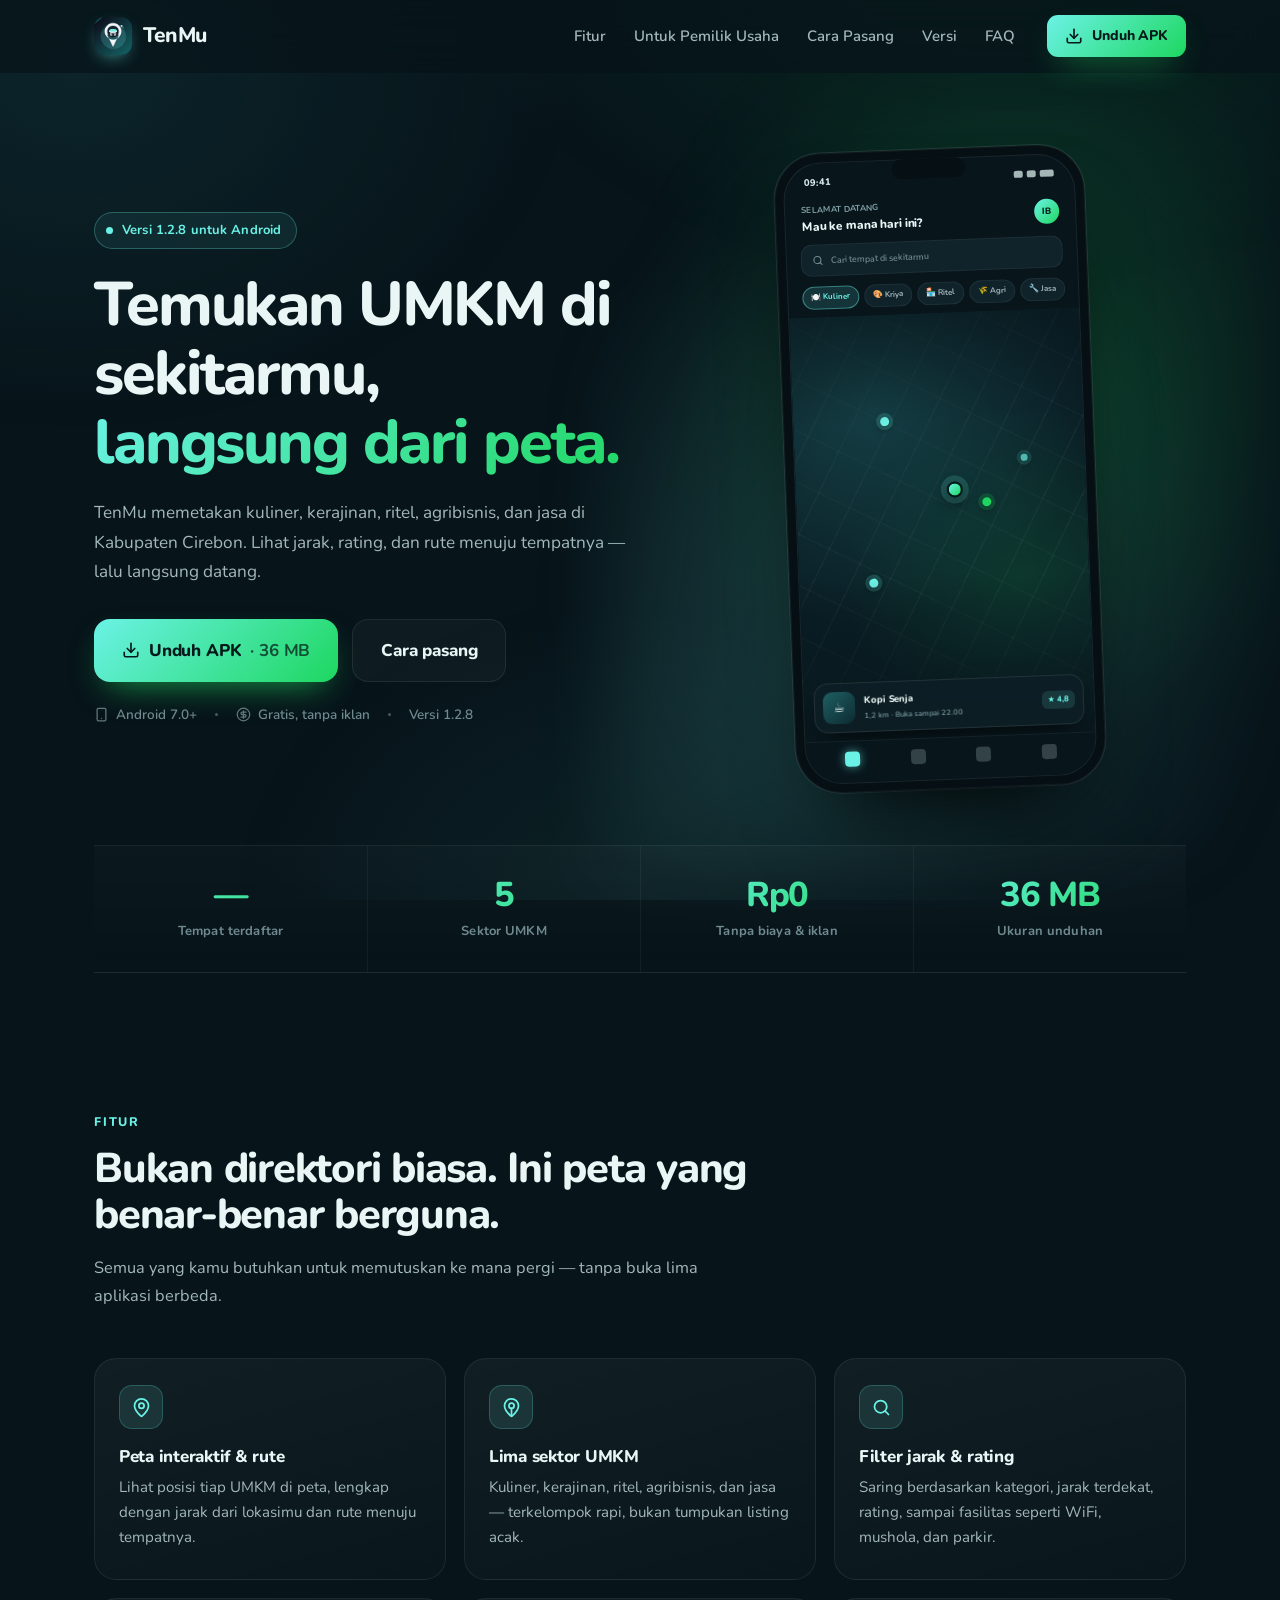
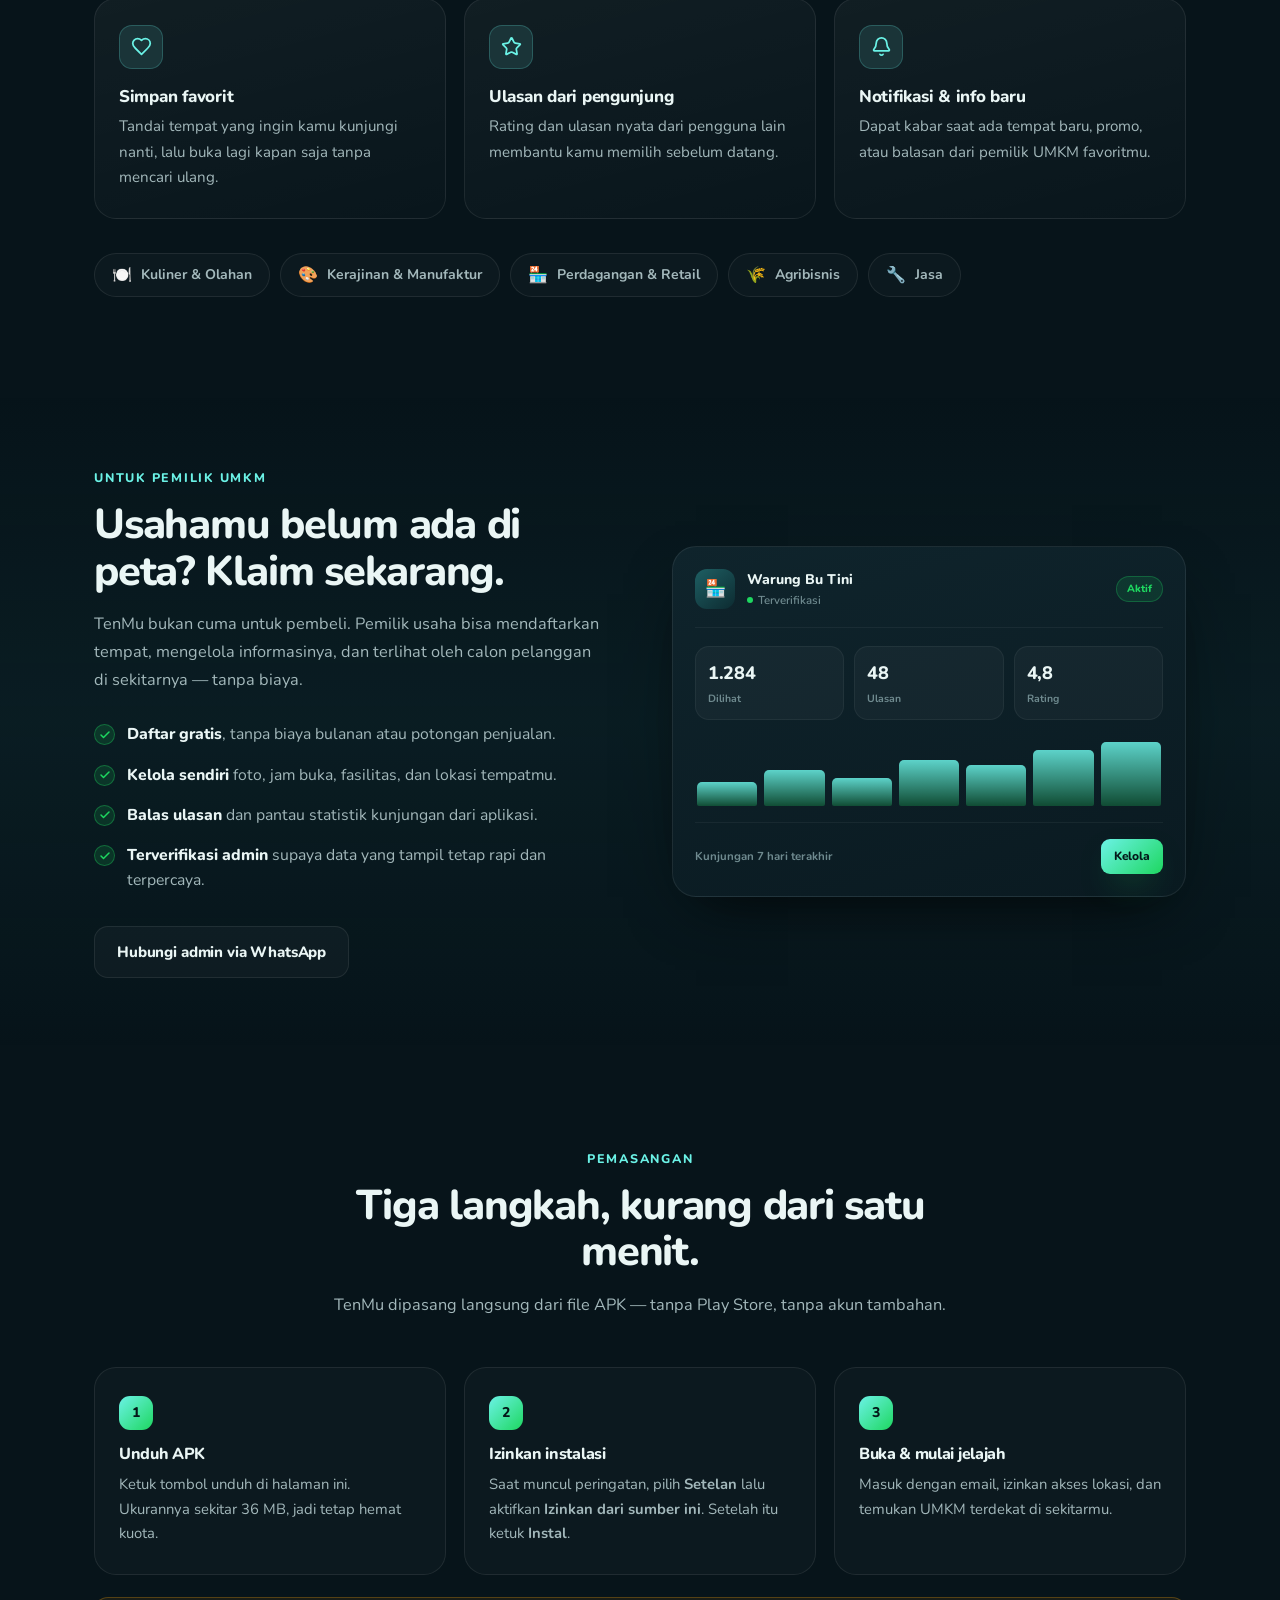
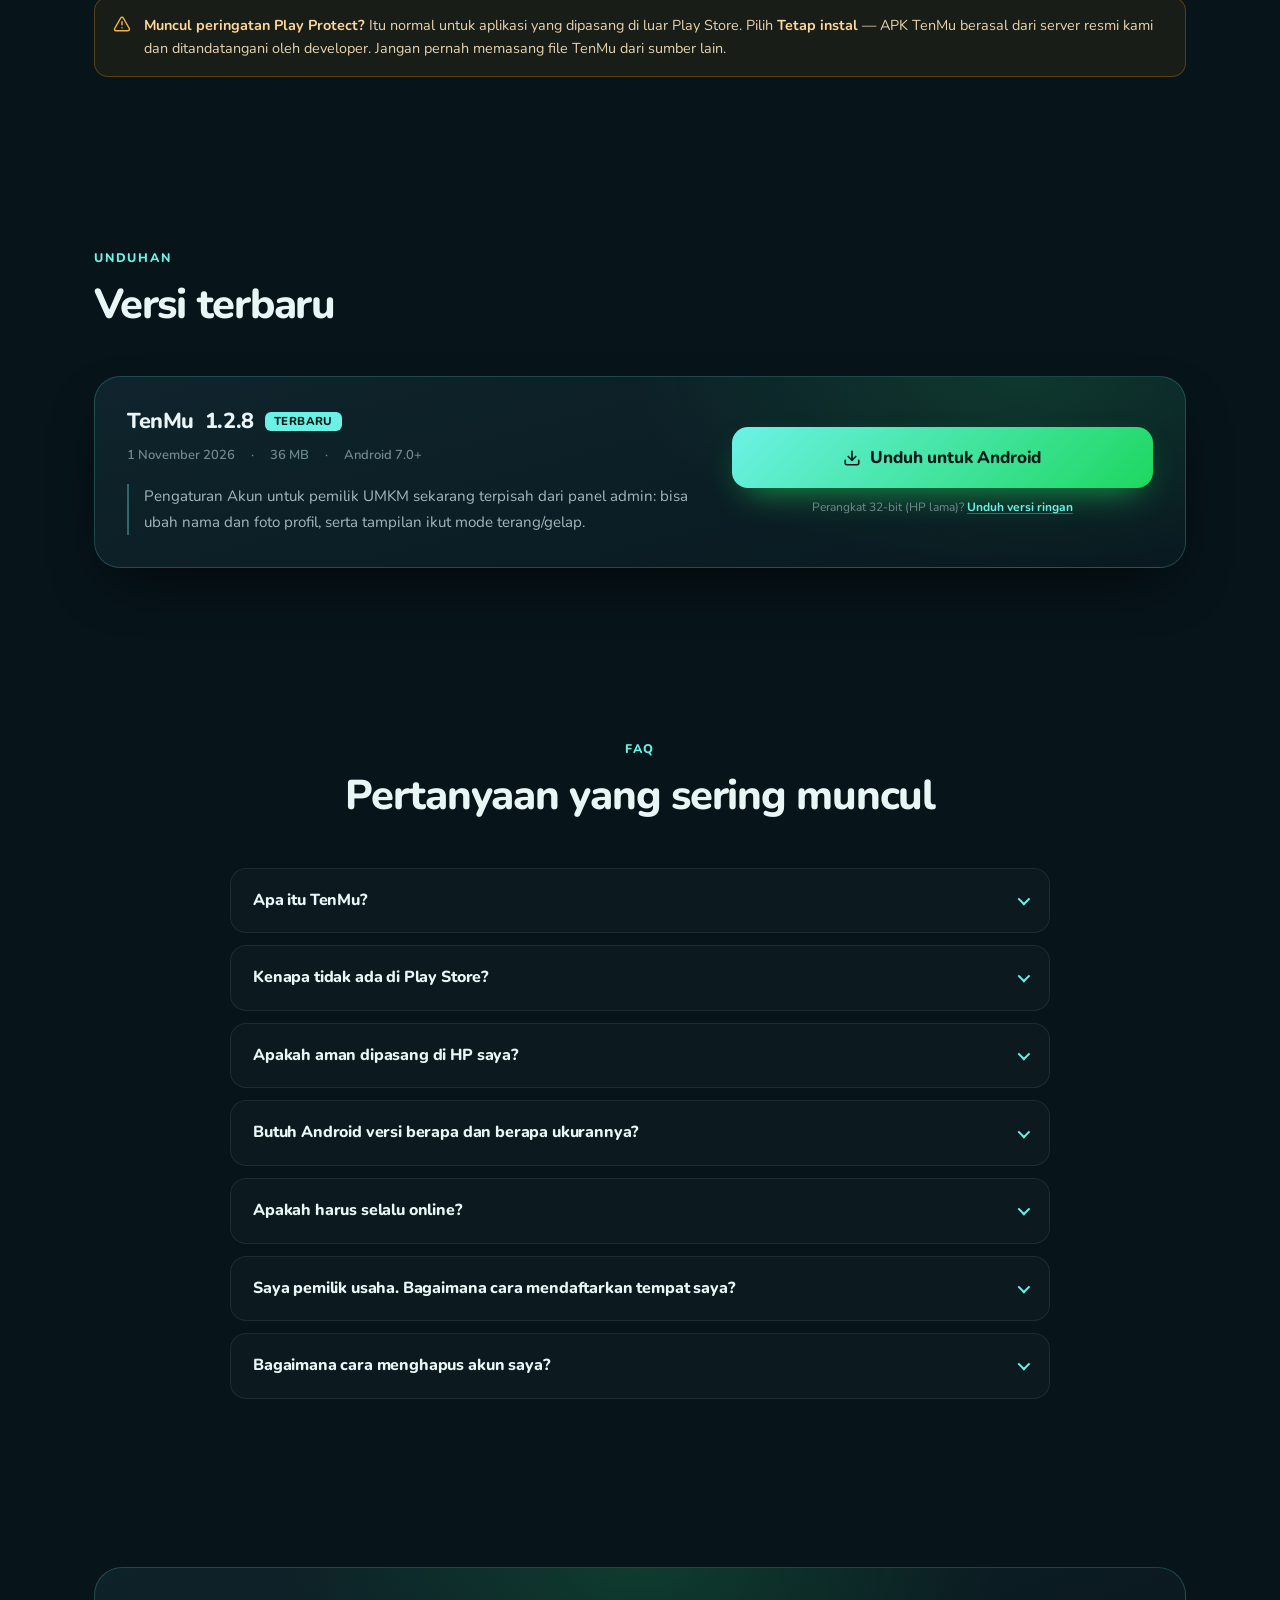
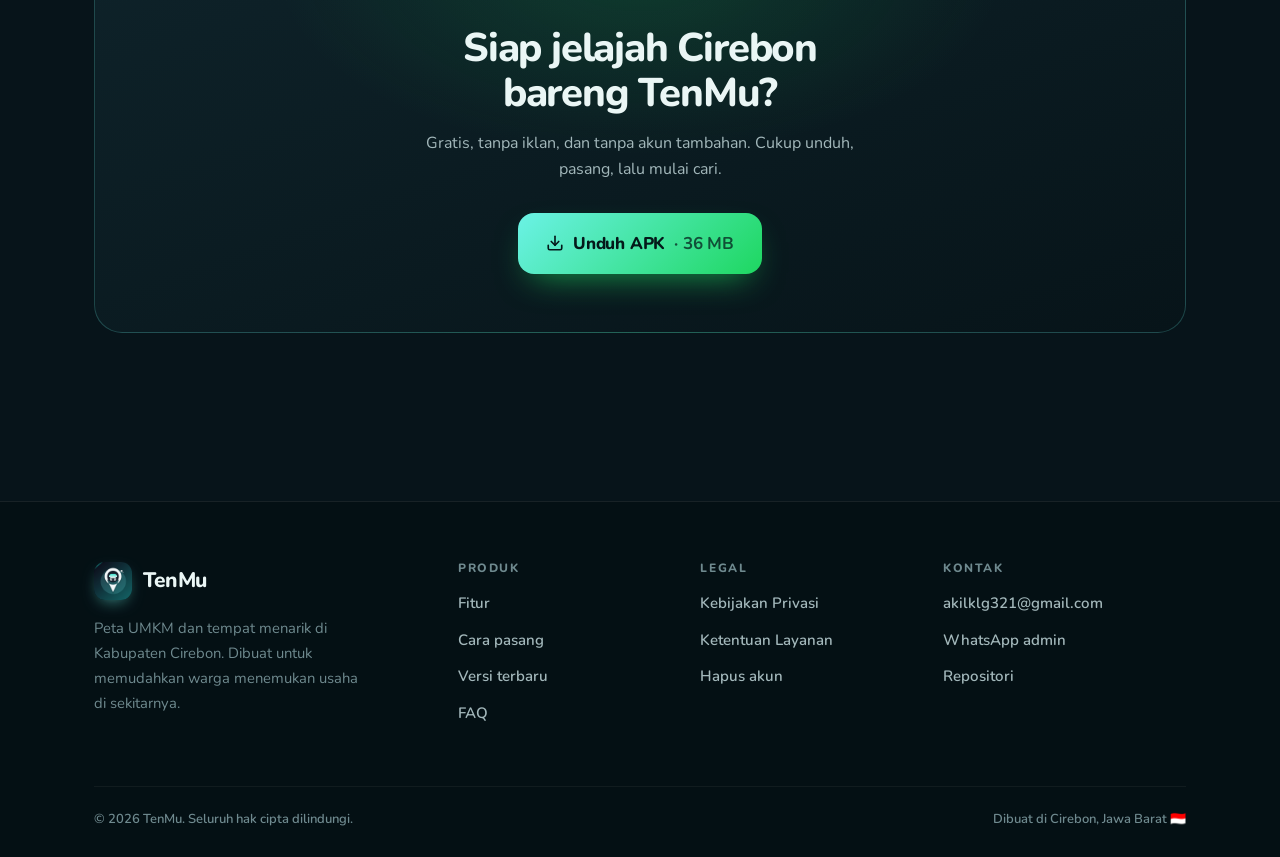
==== index.html @ eb0a59eb "Landing page TenMu: hero, fitur, pemilik usaha, cara pasang, versi, FAQ, halaman legal" ====
<!DOCTYPE html>
<html lang="id">
<head>
<meta charset="utf-8">
<meta name="viewport" content="width=device-width, initial-scale=1">
<title>TenMu — Peta UMKM &amp; Tempat Menarik di Kabupaten Cirebon</title>
<meta name="description" content="TenMu memetakan kuliner, kerajinan, ritel, agribisnis, dan jasa di Kabupaten Cirebon. Lihat jarak, rating, dan rute, lalu langsung datang. Unduh APK gratis untuk Android.">
<meta name="theme-color" content="#07141a">
<meta name="author" content="TenMu">
<link rel="canonical" href="https://ibnuakill.github.io/tenmu_lp/">

<!-- Open Graph -->
<meta property="og:type" content="website">
<meta property="og:site_name" content="TenMu">
<meta property="og:locale" content="id_ID">
<meta property="og:title" content="TenMu — Peta UMKM & Tempat Menarik di Kabupaten Cirebon">
<meta property="og:description" content="Cari kuliner, kerajinan, ritel, agribisnis, dan jasa di sekitarmu. Lihat jarak, rating, dan rute. Unduh APK gratis.">
<meta property="og:url" content="https://ibnuakill.github.io/tenmu_lp/">
<meta property="og:image" content="https://ibnuakill.github.io/tenmu_lp/assets/img/og.png">
<meta property="og:image:width" content="1200">
<meta property="og:image:height" content="630">
<meta property="og:image:alt" content="TenMu — peta UMKM Kabupaten Cirebon">
<meta name="twitter:card" content="summary_large_image">
<meta name="twitter:title" content="TenMu — Peta UMKM Kabupaten Cirebon">
<meta name="twitter:description" content="Cari UMKM di sekitarmu, lihat jarak dan rating, lalu langsung datang. Unduh APK gratis.">
<meta name="twitter:image" content="https://ibnuakill.github.io/tenmu_lp/assets/img/og.png">

<link rel="icon" href="assets/img/favicon-32.png" sizes="32x32" type="image/png">
<link rel="icon" href="assets/img/favicon-64.png" sizes="64x64" type="image/png">
<link rel="apple-touch-icon" href="assets/img/apple-touch-icon.png">
<link rel="manifest" href="manifest.webmanifest">
<link rel="preload" href="assets/fonts/nunito-regular.ttf" as="font" type="font/ttf" crossorigin>
<link rel="preload" href="assets/fonts/nunito-extrabold.ttf" as="font" type="font/ttf" crossorigin>
<link rel="stylesheet" href="assets/css/style.css">

<script type="application/ld+json">
{
  "@context": "https://schema.org",
  "@type": "SoftwareApplication",
  "name": "TenMu",
  "applicationCategory": "TravelApplication",
  "operatingSystem": "Android 7.0+",
  "description": "Aplikasi peta dan direktori UMKM di Kabupaten Cirebon: kuliner, kerajinan, ritel, agribisnis, dan jasa.",
  "url": "https://ibnuakill.github.io/tenmu_lp/",
  "downloadUrl": "https://ibnuakill.github.io/tenmu_lp/#unduh",
  "softwareVersion": "1.2.8",
  "inLanguage": "id",
  "offers": { "@type": "Offer", "price": "0", "priceCurrency": "IDR" },
  "publisher": { "@type": "Organization", "name": "TenMu", "email": "akilklg321@gmail.com" }
}
</script>
</head>
<body>
<a class="skip-link" href="#main">Lewati ke konten</a>

<header class="site-header" id="siteHeader">
  <div class="container">
    <nav class="nav" aria-label="Navigasi utama">
      <a class="brand" href="./" aria-label="TenMu, ke beranda">
        <img src="assets/img/logo-192.png" alt="" width="38" height="38">
        <span>TenMu</span>
      </a>
      <div class="nav-links" id="navLinks">
        <a href="#fitur">Fitur</a>
        <a href="#pemilik">Untuk Pemilik Usaha</a>
        <a href="#pasang">Cara Pasang</a>
        <a href="#versi">Versi</a>
        <a href="#faq">FAQ</a>
      </div>
      <div class="nav-cta">
        <a class="btn btn-primary btn-sm js-download" href="#unduh">
          <svg viewBox="0 0 24 24" fill="none" stroke="currentColor" stroke-width="2.2" stroke-linecap="round" stroke-linejoin="round" aria-hidden="true"><path d="M21 15v4a2 2 0 0 1-2 2H5a2 2 0 0 1-2-2v-4"/><polyline points="7 10 12 15 17 10"/><line x1="12" x2="12" y1="15" y2="3"/></svg>
          Unduh APK
        </a>
      </div>
      <button class="nav-toggle" id="navToggle" aria-label="Buka menu" aria-expanded="false" aria-controls="navLinks">
        <svg viewBox="0 0 24 24" fill="none" stroke="currentColor" stroke-width="2.2" stroke-linecap="round" aria-hidden="true"><line x1="3" y1="6" x2="21" y2="6"/><line x1="3" y1="12" x2="21" y2="12"/><line x1="3" y1="18" x2="21" y2="18"/></svg>
      </button>
    </nav>
  </div>
</header>

<main id="main">

  <!-- ══════════ HERO ══════════ -->
  <section class="hero">
    <div class="container">
      <div class="hero-grid">
        <div class="hero-copy">
          <span class="badge"><span class="dot"></span> <span data-badge-version>Versi terbaru untuk Android</span></span>
          <h1>Temukan UMKM di sekitarmu, <span class="grad">langsung dari peta.</span></h1>
          <p class="lede">
            TenMu memetakan kuliner, kerajinan, ritel, agribisnis, dan jasa di Kabupaten Cirebon.
            Lihat jarak, rating, dan rute menuju tempatnya — lalu langsung datang.
          </p>

          <div class="cta-row" id="unduh">
            <a class="btn btn-primary btn-lg js-download" href="#versi" data-download-primary>
              <svg viewBox="0 0 24 24" fill="none" stroke="currentColor" stroke-width="2.2" stroke-linecap="round" stroke-linejoin="round" aria-hidden="true"><path d="M21 15v4a2 2 0 0 1-2 2H5a2 2 0 0 1-2-2v-4"/><polyline points="7 10 12 15 17 10"/><line x1="12" x2="12" y1="15" y2="3"/></svg>
              Unduh APK <span data-download-size style="opacity:.72;font-weight:700">·</span>
            </a>
            <a class="btn btn-ghost btn-lg" href="#pasang">Cara pasang</a>
          </div>

          <div class="meta-row">
            <span>
              <svg viewBox="0 0 24 24" fill="none" stroke="currentColor" stroke-width="2" stroke-linecap="round" stroke-linejoin="round" aria-hidden="true"><rect width="14" height="20" x="5" y="2" rx="2"/><path d="M12 18h.01"/></svg>
              Android 7.0+
            </span>
            <span class="sep" aria-hidden="true"></span>
            <span>
              <svg viewBox="0 0 24 24" fill="none" stroke="currentColor" stroke-width="2" stroke-linecap="round" stroke-linejoin="round" aria-hidden="true"><circle cx="12" cy="12" r="10"/><path d="M16 8h-6a2 2 0 1 0 0 4h4a2 2 0 1 1 0 4H8"/><path d="M12 6v12"/></svg>
              Gratis, tanpa iklan
            </span>
            <span class="sep" aria-hidden="true"></span>
            <span data-meta-version>Versi 1.2.8</span>
          </div>
        </div>

        <div class="hero-art" aria-hidden="true">
          <div class="phone">
            <div class="notch"></div>
            <div class="phone-screen">
              <div class="statusbar">
                <span>09:41</span>
                <span class="icons"><i></i><i></i><i></i></span>
              </div>
              <div class="app-head">
                <div>
                  <div class="hi">Selamat datang</div>
                  <div class="name">Mau ke mana hari ini?</div>
                </div>
                <div class="avatar">IB</div>
              </div>
              <div class="app-search">
                <svg viewBox="0 0 24 24" fill="none" stroke="currentColor" stroke-width="2.2" stroke-linecap="round"><circle cx="11" cy="11" r="7"/><path d="m20 20-3.5-3.5"/></svg>
                Cari tempat di sekitarmu
              </div>
              <div class="chips">
                <span class="chip on">🍽️ Kuliner</span>
                <span class="chip">🎨 Kriya</span>
                <span class="chip">🏪 Ritel</span>
                <span class="chip">🌾 Agri</span>
                <span class="chip">🔧 Jasa</span>
              </div>
              <div class="app-map">
                <span class="pin a"></span>
                <span class="pin b"></span>
                <span class="pin c"></span>
                <span class="pin d"></span>
                <span class="pin-main"></span>
                <div class="app-card">
                  <div class="thumb">☕</div>
                  <div>
                    <div class="t">Kopi Senja</div>
                    <div class="s">1,2 km · Buka sampai 22.00</div>
                  </div>
                  <div class="star">★ 4,8</div>
                </div>
              </div>
              <div class="app-nav">
                <span class="on"></span>
                <span></span>
                <span></span>
                <span></span>
              </div>
            </div>
          </div>
        </div>
      </div>
    </div>

    <div class="container">
      <div class="stats reveal">
        <div class="stats-grid">
          <div class="stat">
            <div class="num" data-count-places>—</div>
            <div class="lbl">Tempat terdaftar</div>
          </div>
          <div class="stat">
            <div class="num">5</div>
            <div class="lbl">Sektor UMKM</div>
          </div>
          <div class="stat">
            <div class="num">Rp0</div>
            <div class="lbl">Tanpa biaya &amp; iklan</div>
          </div>
          <div class="stat">
            <div class="num" data-stat-size>36 MB</div>
            <div class="lbl">Ukuran unduhan</div>
          </div>
        </div>
      </div>
    </div>
  </section>

  <!-- ══════════ FITUR ══════════ -->
  <section class="section" id="fitur">
    <div class="container">
      <div class="section-head reveal">
        <span class="eyebrow">Fitur</span>
        <h2>Bukan direktori biasa. Ini peta yang benar-benar berguna.</h2>
        <p class="section-sub">
          Semua yang kamu butuhkan untuk memutuskan ke mana pergi — tanpa buka lima aplikasi berbeda.
        </p>
      </div>

      <div class="features">
        <article class="feature reveal">
          <div class="ico">
            <svg viewBox="0 0 24 24" fill="none" stroke="currentColor" stroke-width="2" stroke-linecap="round" stroke-linejoin="round" aria-hidden="true"><path d="M20 10c0 4.993-5.539 10.193-7.399 11.799a1 1 0 0 1-1.202 0C9.539 20.193 4 14.993 4 10a8 8 0 0 1 16 0"/><circle cx="12" cy="10" r="3"/></svg>
          </div>
          <h3>Peta interaktif &amp; rute</h3>
          <p>Lihat posisi tiap UMKM di peta, lengkap dengan jarak dari lokasimu dan rute menuju tempatnya.</p>
        </article>

        <article class="feature reveal">
          <div class="ico">
            <svg viewBox="0 0 24 24" fill="none" stroke="currentColor" stroke-width="2" stroke-linecap="round" stroke-linejoin="round" aria-hidden="true"><path d="M20 10c0 4.993-5.539 10.193-7.399 11.799a1 1 0 0 1-1.202 0C9.539 20.193 4 14.993 4 10a8 8 0 0 1 16 0"/><circle cx="12" cy="10" r="3"/><path d="M12 13v8"/></svg>
          </div>
          <h3>Lima sektor UMKM</h3>
          <p>Kuliner, kerajinan, ritel, agribisnis, dan jasa — terkelompok rapi, bukan tumpukan listing acak.</p>
        </article>

        <article class="feature reveal">
          <div class="ico">
            <svg viewBox="0 0 24 24" fill="none" stroke="currentColor" stroke-width="2" stroke-linecap="round" stroke-linejoin="round" aria-hidden="true"><circle cx="11" cy="11" r="7"/><path d="m20 20-3.5-3.5"/></svg>
          </div>
          <h3>Filter jarak &amp; rating</h3>
          <p>Saring berdasarkan kategori, jarak terdekat, rating, sampai fasilitas seperti WiFi, mushola, dan parkir.</p>
        </article>

        <article class="feature reveal">
          <div class="ico">
            <svg viewBox="0 0 24 24" fill="none" stroke="currentColor" stroke-width="2" stroke-linecap="round" stroke-linejoin="round" aria-hidden="true"><path d="M19 14c1.49-1.46 3-3.21 3-5.5A5.5 5.5 0 0 0 16.5 3c-1.76 0-3 .5-4.5 2-1.5-1.5-2.74-2-4.5-2A5.5 5.5 0 0 0 2 8.5c0 2.3 1.5 4.05 3 5.5l7 7Z"/></svg>
          </div>
          <h3>Simpan favorit</h3>
          <p>Tandai tempat yang ingin kamu kunjungi nanti, lalu buka lagi kapan saja tanpa mencari ulang.</p>
        </article>

        <article class="feature reveal">
          <div class="ico">
            <svg viewBox="0 0 24 24" fill="none" stroke="currentColor" stroke-width="2" stroke-linecap="round" stroke-linejoin="round" aria-hidden="true"><path d="M11.525 2.295a.53.53 0 0 1 .95 0l2.31 4.679a2.123 2.123 0 0 0 1.595 1.16l5.166.756a.53.53 0 0 1 .294.904l-3.736 3.638a2.123 2.123 0 0 0-.611 1.878l.882 5.14a.53.53 0 0 1-.771.56l-4.618-2.428a2.122 2.122 0 0 0-1.973 0L6.396 21.01a.53.53 0 0 1-.77-.56l.881-5.139a2.122 2.122 0 0 0-.611-1.879L2.16 9.795a.53.53 0 0 1 .294-.906l5.165-.755a2.122 2.122 0 0 0 1.597-1.16z"/></svg>
          </div>
          <h3>Ulasan dari pengunjung</h3>
          <p>Rating dan ulasan nyata dari pengguna lain membantu kamu memilih sebelum datang.</p>
        </article>

        <article class="feature reveal">
          <div class="ico">
            <svg viewBox="0 0 24 24" fill="none" stroke="currentColor" stroke-width="2" stroke-linecap="round" stroke-linejoin="round" aria-hidden="true"><path d="M10.268 21a2 2 0 0 0 3.464 0"/><path d="M3.262 15.326A1 1 0 0 0 4 17h16a1 1 0 0 0 .74-1.673C19.41 13.956 18 12.499 18 8A6 6 0 0 0 6 8c0 4.499-1.411 5.956-2.738 7.326"/></svg>
          </div>
          <h3>Notifikasi &amp; info baru</h3>
          <p>Dapat kabar saat ada tempat baru, promo, atau balasan dari pemilik UMKM favoritmu.</p>
        </article>
      </div>

      <div class="sectors reveal" aria-label="Kategori UMKM di TenMu">
        <span class="sector"><b>🍽️</b> Kuliner &amp; Olahan</span>
        <span class="sector"><b>🎨</b> Kerajinan &amp; Manufaktur</span>
        <span class="sector"><b>🏪</b> Perdagangan &amp; Retail</span>
        <span class="sector"><b>🌾</b> Agribisnis</span>
        <span class="sector"><b>🔧</b> Jasa</span>
      </div>
    </div>
  </section>

  <!-- ══════════ PEMILIK ══════════ -->
  <section class="section tight" id="pemilik" style="background:linear-gradient(180deg,transparent,rgba(30,95,99,.12),transparent)">
    <div class="container">
      <div class="split">
        <div class="reveal">
          <span class="eyebrow">Untuk pemilik UMKM</span>
          <h2>Usahamu belum ada di peta? Klaim sekarang.</h2>
          <p class="section-sub">
            TenMu bukan cuma untuk pembeli. Pemilik usaha bisa mendaftarkan tempat, mengelola informasinya,
            dan terlihat oleh calon pelanggan di sekitarnya — tanpa biaya.
          </p>
          <ul class="checklist">
            <li>
              <span class="tick"><svg viewBox="0 0 24 24" fill="none" stroke="currentColor" stroke-width="3" stroke-linecap="round" stroke-linejoin="round" aria-hidden="true"><path d="M20 6 9 17l-5-5"/></svg></span>
              <span><b>Daftar gratis</b>, tanpa biaya bulanan atau potongan penjualan.</span>
            </li>
            <li>
              <span class="tick"><svg viewBox="0 0 24 24" fill="none" stroke="currentColor" stroke-width="3" stroke-linecap="round" stroke-linejoin="round" aria-hidden="true"><path d="M20 6 9 17l-5-5"/></svg></span>
              <span><b>Kelola sendiri</b> foto, jam buka, fasilitas, dan lokasi tempatmu.</span>
            </li>
            <li>
              <span class="tick"><svg viewBox="0 0 24 24" fill="none" stroke="currentColor" stroke-width="3" stroke-linecap="round" stroke-linejoin="round" aria-hidden="true"><path d="M20 6 9 17l-5-5"/></svg></span>
              <span><b>Balas ulasan</b> dan pantau statistik kunjungan dari aplikasi.</span>
            </li>
            <li>
              <span class="tick"><svg viewBox="0 0 24 24" fill="none" stroke="currentColor" stroke-width="3" stroke-linecap="round" stroke-linejoin="round" aria-hidden="true"><path d="M20 6 9 17l-5-5"/></svg></span>
              <span><b>Terverifikasi admin</b> supaya data yang tampil tetap rapi dan terpercaya.</span>
            </li>
          </ul>
          <div class="cta-row">
            <a class="btn btn-ghost" href="https://wa.me/6285173194586?text=Halo%20TenMu%2C%20saya%20pemilik%20usaha%20dan%20ingin%20mendaftarkan%20tempat%20saya." target="_blank" rel="noopener">
              Hubungi admin via WhatsApp
            </a>
          </div>
        </div>

        <div class="reveal">
          <div class="dash" aria-hidden="true">
            <div class="dash-top">
              <div class="av">🏪</div>
              <div>
                <div class="nm">Warung Bu Tini</div>
                <div class="st"><i></i> Terverifikasi</div>
              </div>
              <span class="pill">Aktif</span>
            </div>
            <div class="dash-metrics">
              <div class="metric"><div class="v">1.284</div><div class="k">Dilihat</div></div>
              <div class="metric"><div class="v">48</div><div class="k">Ulasan</div></div>
              <div class="metric"><div class="v">4,8</div><div class="k">Rating</div></div>
            </div>
            <div class="dash-bars">
              <i style="height:38%"></i><i style="height:56%"></i><i style="height:44%"></i>
              <i style="height:72%"></i><i style="height:64%"></i><i style="height:88%"></i><i style="height:100%"></i>
            </div>
            <div class="dash-foot">
              <span>Kunjungan 7 hari terakhir</span>
              <span class="btn btn-primary">Kelola</span>
            </div>
          </div>
        </div>
      </div>
    </div>
  </section>

  <!-- ══════════ CARA PASANG ══════════ -->
  <section class="section" id="pasang">
    <div class="container">
      <div class="section-head center reveal">
        <span class="eyebrow">Pemasangan</span>
        <h2>Tiga langkah, kurang dari satu menit.</h2>
        <p class="section-sub">TenMu dipasang langsung dari file APK — tanpa Play Store, tanpa akun tambahan.</p>
      </div>

      <div class="steps">
        <div class="step reveal">
          <div class="n">1</div>
          <h3>Unduh APK</h3>
          <p>Ketuk tombol unduh di halaman ini. Ukurannya sekitar <span data-inline-size>36 MB</span>, jadi tetap hemat kuota.</p>
        </div>
        <div class="step reveal">
          <div class="n">2</div>
          <h3>Izinkan instalasi</h3>
          <p>Saat muncul peringatan, pilih <b>Setelan</b> lalu aktifkan <b>Izinkan dari sumber ini</b>. Setelah itu ketuk <b>Instal</b>.</p>
        </div>
        <div class="step reveal">
          <div class="n">3</div>
          <h3>Buka &amp; mulai jelajah</h3>
          <p>Masuk dengan email, izinkan akses lokasi, dan temukan UMKM terdekat di sekitarmu.</p>
        </div>
      </div>

      <div class="note reveal">
        <svg viewBox="0 0 24 24" fill="none" stroke="currentColor" stroke-width="2" stroke-linecap="round" stroke-linejoin="round" aria-hidden="true"><path d="m21.73 18-8-14a2 2 0 0 0-3.48 0l-8 14A2 2 0 0 0 4 21h16a2 2 0 0 0 1.73-3"/><path d="M12 9v4"/><path d="M12 17h.01"/></svg>
        <div>
          <b>Muncul peringatan Play Protect?</b> Itu normal untuk aplikasi yang dipasang di luar Play Store.
          Pilih <b>Tetap instal</b> — APK TenMu berasal dari server resmi kami dan ditandatangani oleh developer.
          Jangan pernah memasang file TenMu dari sumber lain.
        </div>
      </div>
    </div>
  </section>

  <!-- ══════════ VERSI / UNDUH ══════════ -->
  <section class="section tight" id="versi">
    <div class="container">
      <div class="section-head reveal">
        <span class="eyebrow">Unduhan</span>
        <h2>Versi terbaru</h2>
      </div>

      <div class="release-card reveal">
        <div>
          <h3>
            TenMu <span data-version>1.2.8</span>
            <span class="tag">Terbaru</span>
          </h3>
          <div class="release-meta">
            <span data-release-date>—</span>
            <span aria-hidden="true">·</span>
            <span data-size>36 MB</span>
            <span aria-hidden="true">·</span>
            <span>Android 7.0+</span>
          </div>
          <p class="release-notes" data-changelog>
            Memuat catatan rilis…
          </p>
        </div>

        <div class="release-actions">
          <a class="btn btn-primary btn-lg js-download" data-download-primary href="#" rel="noopener">
            <svg viewBox="0 0 24 24" fill="none" stroke="currentColor" stroke-width="2.2" stroke-linecap="round" stroke-linejoin="round" aria-hidden="true"><path d="M21 15v4a2 2 0 0 1-2 2H5a2 2 0 0 1-2-2v-4"/><polyline points="7 10 12 15 17 10"/><line x1="12" x2="12" y1="15" y2="3"/></svg>
            Unduh untuk Android
          </a>
          <div class="release-alt">
            Perangkat 32-bit (HP lama)? <a data-download-alt href="#">Unduh versi ringan</a>
          </div>
          <div class="checksum" data-checksum hidden></div>
        </div>
      </div>
    </div>
  </section>

  <!-- ══════════ FAQ ══════════ -->
  <section class="section" id="faq">
    <div class="container">
      <div class="section-head center reveal">
        <span class="eyebrow">FAQ</span>
        <h2>Pertanyaan yang sering muncul</h2>
      </div>

      <div class="faq-list">
        <details class="q reveal">
          <summary>Apa itu TenMu?</summary>
          <div class="a">TenMu adalah aplikasi peta dan direktori UMKM untuk Kabupaten Cirebon. Kamu bisa mencari tempat makan, toko, pengrajin, hasil tani, sampai jasa di sekitarmu, lengkap dengan jarak, rating, dan rute.</div>
        </details>

        <details class="q reveal">
          <summary>Kenapa tidak ada di Play Store?</summary>
          <div class="a">TenMu masih dalam tahap pengembangan aktif dan untuk sementara didistribusikan langsung sebagai APK. Cara ini membuat pembaruan bisa sampai lebih cepat ke pengguna. APK yang kamu unduh di sini adalah file yang sama dengan yang dipakai tim kami sehari-hari.</div>
        </details>

        <details class="q reveal">
          <summary>Apakah aman dipasang di HP saya?</summary>
          <div class="a">Aman, selama kamu mengunduhnya dari halaman ini. APK ditandatangani oleh developer TenMu dan diunduh langsung dari server resmi. Android akan menampilkan peringatan karena aplikasi tidak berasal dari Play Store — itu wajar. Pastikan ukuran file sesuai dengan yang tertulis di halaman ini, dan jangan memasang file TenMu dari sumber lain.</div>
        </details>

        <details class="q reveal">
          <summary>Butuh Android versi berapa dan berapa ukurannya?</summary>
          <div class="a">TenMu berjalan di Android 7.0 ke atas. Unduhan utama sekitar <span data-inline-size>36 MB</span> untuk perangkat 64-bit (hampir semua HP keluaran 2016 ke atas). Kalau perangkatmu 32-bit, tersedia versi khusus yang lebih ringan.</div>
        </details>

        <details class="q reveal">
          <summary>Apakah harus selalu online?</summary>
          <div class="a">Peta, pencarian, dan ulasan membutuhkan koneksi internet. Data yang sudah pernah dimuat bisa dibuka kembali tanpa memuat ulang penuh, jadi penggunaan kuota tetap ringan.</div>
        </details>

        <details class="q reveal">
          <summary>Saya pemilik usaha. Bagaimana cara mendaftarkan tempat saya?</summary>
          <div class="a">Pasang aplikasi, buat akun, lalu pilih peran sebagai pemilik usaha. Dari sana kamu bisa menambahkan tempat, foto, dan jam buka. Setelah diperiksa admin, tempatmu akan muncul di peta. Butuh bantuan? <a href="https://wa.me/6285173194586" target="_blank" rel="noopener">Hubungi admin via WhatsApp</a>.</div>
        </details>

        <details class="q reveal">
          <summary>Bagaimana cara menghapus akun saya?</summary>
          <div class="a">Buka aplikasi → <b>Profil</b> → <b>Pengaturan</b> → <b>Hapus Akun</b>. Atau ikuti langkah di halaman <a href="delete-account.html">hapus akun</a> untuk mengajukan lewat email.</div>
        </details>
      </div>
    </div>
  </section>

  <!-- ══════════ CTA ══════════ -->
  <section class="section tight">
    <div class="container">
      <div class="cta-band reveal">
        <h2>Siap jelajah Cirebon bareng TenMu?</h2>
        <p>Gratis, tanpa iklan, dan tanpa akun tambahan. Cukup unduh, pasang, lalu mulai cari.</p>
        <div class="cta-row">
          <a class="btn btn-primary btn-lg js-download" data-download-primary href="#versi">
            <svg viewBox="0 0 24 24" fill="none" stroke="currentColor" stroke-width="2.2" stroke-linecap="round" stroke-linejoin="round" aria-hidden="true"><path d="M21 15v4a2 2 0 0 1-2 2H5a2 2 0 0 1-2-2v-4"/><polyline points="7 10 12 15 17 10"/><line x1="12" x2="12" y1="15" y2="3"/></svg>
            Unduh APK <span data-download-size style="opacity:.72;font-weight:700">·</span>
          </a>
        </div>
      </div>
    </div>
  </section>

</main>

<footer class="site-footer">
  <div class="container">
    <div class="foot-grid">
      <div class="foot-brand">
        <a class="brand" href="./">
          <img src="assets/img/logo-192.png" alt="" width="38" height="38">
          <span>TenMu</span>
        </a>
        <p>Peta UMKM dan tempat menarik di Kabupaten Cirebon. Dibuat untuk memudahkan warga menemukan usaha di sekitarnya.</p>
      </div>

      <div class="foot-col">
        <h4>Produk</h4>
        <ul>
          <li><a href="#fitur">Fitur</a></li>
          <li><a href="#pasang">Cara pasang</a></li>
          <li><a href="#versi">Versi terbaru</a></li>
          <li><a href="#faq">FAQ</a></li>
        </ul>
      </div>

      <div class="foot-col">
        <h4>Legal</h4>
        <ul>
          <li><a href="privacy.html">Kebijakan Privasi</a></li>
          <li><a href="terms.html">Ketentuan Layanan</a></li>
          <li><a href="delete-account.html">Hapus akun</a></li>
        </ul>
      </div>

      <div class="foot-col">
        <h4>Kontak</h4>
        <ul>
          <li><a href="mailto:akilklg321@gmail.com">akilklg321@gmail.com</a></li>
          <li><a href="https://wa.me/6285173194586" target="_blank" rel="noopener">WhatsApp admin</a></li>
          <li><a href="https://github.com/ibnuakill/tenmu_mobile" target="_blank" rel="noopener">Repositori</a></li>
        </ul>
      </div>
    </div>

    <div class="foot-bottom">
      <span>&copy; <span id="year">2026</span> TenMu. Seluruh hak cipta dilindungi.</span>
      <span>Dibuat di Cirebon, Jawa Barat 🇮🇩</span>
    </div>
  </div>
</footer>

<script src="assets/js/app.js" defer></script>
</body>
</html>
---- assets/css/style.css ----
/* ==========================================================================
   TenMu — Landing Page
   Palet diturunkan dari ikon aplikasi (teal/navy + mint) dan AppColors (dark).
   ========================================================================== */

@font-face {
  font-family: "Nunito";
  src: url("../fonts/nunito-regular.ttf") format("truetype");
  font-weight: 400;
  font-style: normal;
  font-display: swap;
}
@font-face {
  font-family: "Nunito";
  src: url("../fonts/nunito-semibold.ttf") format("truetype");
  font-weight: 600;
  font-style: normal;
  font-display: swap;
}
@font-face {
  font-family: "Nunito";
  src: url("../fonts/nunito-bold.ttf") format("truetype");
  font-weight: 700;
  font-style: normal;
  font-display: swap;
}
@font-face {
  font-family: "Nunito";
  src: url("../fonts/nunito-extrabold.ttf") format("truetype");
  font-weight: 800;
  font-style: normal;
  font-display: swap;
}

:root {
  --bg: #07141a;
  --bg-soft: #0a1b22;
  --surface: #0e2028;
  --surface-2: #12282f;
  --border: rgba(255, 255, 255, 0.08);
  --border-soft: rgba(255, 255, 255, 0.05);
  --text: #eaf6f5;
  --text-2: #a3b8bb;
  --text-3: #6f8a8f;
  --mint: #6bf2e6;
  --green: #1ed760;
  --teal: #1e5f63;
  --grad: linear-gradient(135deg, #6bf2e6 0%, #1ed760 100%);
  --radius: 22px;
  --max: 1140px;
  --shadow: 0 24px 60px -24px rgba(0, 0, 0, 0.85);
}

*,
*::before,
*::after {
  box-sizing: border-box;
}

html {
  scroll-behavior: smooth;
  -webkit-text-size-adjust: 100%;
}

body {
  margin: 0;
  background: var(--bg);
  color: var(--text);
  font-family: "Nunito", ui-sans-serif, system-ui, -apple-system, "Segoe UI", Roboto, sans-serif;
  font-size: 16px;
  line-height: 1.6;
  -webkit-font-smoothing: antialiased;
  overflow-x: hidden;
}

body::before {
  content: "";
  position: fixed;
  inset: 0;
  pointer-events: none;
  z-index: 0;
  background:
    radial-gradient(60rem 40rem at 78% -10%, rgba(30, 215, 96, 0.1), transparent 60%),
    radial-gradient(50rem 36rem at 6% 8%, rgba(30, 95, 99, 0.22), transparent 62%),
    radial-gradient(40rem 30rem at 50% 100%, rgba(107, 242, 230, 0.06), transparent 65%);
}

img,
svg {
  display: block;
  max-width: 100%;
}

a {
  color: inherit;
  text-decoration: none;
}

h1,
h2,
h3,
h4 {
  margin: 0;
  font-weight: 800;
  letter-spacing: -0.02em;
  line-height: 1.12;
}

p {
  margin: 0;
}

ul {
  margin: 0;
  padding: 0;
  list-style: none;
}

.container {
  width: 100%;
  max-width: var(--max);
  margin: 0 auto;
  padding: 0 24px;
  position: relative;
  z-index: 1;
}

.skip-link {
  position: absolute;
  left: -9999px;
  top: 0;
  z-index: 100;
  background: var(--mint);
  color: #04191a;
  padding: 12px 20px;
  border-radius: 0 0 12px 0;
  font-weight: 800;
}
.skip-link:focus {
  left: 0;
}

/* ---------- Buttons ---------- */
.btn {
  display: inline-flex;
  align-items: center;
  justify-content: center;
  gap: 9px;
  border: 0;
  cursor: pointer;
  font-family: inherit;
  font-weight: 800;
  font-size: 15px;
  letter-spacing: -0.01em;
  padding: 13px 22px;
  border-radius: 14px;
  transition: transform 0.18s ease, box-shadow 0.24s ease, background 0.2s ease, border-color 0.2s ease;
  white-space: nowrap;
}

.btn-primary {
  background: var(--grad);
  color: #04191a;
  box-shadow: 0 14px 34px -14px rgba(30, 215, 96, 0.75);
}
.btn-primary:hover {
  transform: translateY(-2px);
  box-shadow: 0 20px 44px -14px rgba(30, 215, 96, 0.9);
}

.btn-ghost {
  background: rgba(255, 255, 255, 0.03);
  color: var(--text);
  border: 1px solid var(--border);
}
.btn-ghost:hover {
  border-color: rgba(107, 242, 230, 0.45);
  background: rgba(107, 242, 230, 0.07);
  transform: translateY(-2px);
}

.btn-lg {
  font-size: 17px;
  padding: 17px 28px;
  border-radius: 16px;
}

.btn-sm {
  font-size: 14px;
  padding: 10px 18px;
  border-radius: 11px;
}

.btn svg {
  width: 18px;
  height: 18px;
  flex: none;
}

/* ---------- Header ---------- */
.site-header {
  position: sticky;
  top: 0;
  z-index: 50;
  backdrop-filter: blur(18px);
  -webkit-backdrop-filter: blur(18px);
  background: rgba(7, 20, 26, 0.72);
  border-bottom: 1px solid transparent;
  transition: border-color 0.3s ease, background 0.3s ease;
}
.site-header.scrolled {
  border-bottom-color: var(--border);
  background: rgba(7, 20, 26, 0.92);
}

.nav {
  display: flex;
  align-items: center;
  gap: 32px;
  height: 72px;
}

.brand {
  display: flex;
  align-items: center;
  gap: 11px;
  font-weight: 800;
  font-size: 21px;
  letter-spacing: -0.02em;
  flex: none;
}
.brand img {
  width: 38px;
  height: 38px;
  border-radius: 11px;
  box-shadow: 0 6px 18px -8px rgba(107, 242, 230, 0.8);
}

.nav-links {
  display: flex;
  align-items: center;
  gap: 28px;
  margin-left: auto;
}
.nav-links a {
  font-size: 15px;
  font-weight: 600;
  color: var(--text-2);
  transition: color 0.18s ease;
  position: relative;
}
.nav-links a:hover {
  color: var(--text);
}

.nav-cta {
  display: flex;
  align-items: center;
  gap: 10px;
}

.nav-toggle {
  display: none;
  margin-left: auto;
  background: none;
  border: 1px solid var(--border);
  border-radius: 11px;
  padding: 9px;
  color: var(--text);
  cursor: pointer;
}
.nav-toggle svg {
  width: 20px;
  height: 20px;
}

/* ---------- Hero ---------- */
.hero {
  padding: 76px 0 40px;
  position: relative;
  /* Glow dekoratif di belakang mockup lebih lebar dari viewport;
     clip mencegah scroll horizontal tanpa mematikan sticky header. */
  overflow: clip;
}

.hero-grid {
  display: grid;
  grid-template-columns: 1.05fr 0.95fr;
  gap: 56px;
  align-items: center;
}

.badge {
  display: inline-flex;
  align-items: center;
  gap: 9px;
  padding: 7px 15px 7px 11px;
  border-radius: 999px;
  border: 1px solid rgba(107, 242, 230, 0.28);
  background: rgba(107, 242, 230, 0.07);
  color: var(--mint);
  font-size: 13px;
  font-weight: 700;
  letter-spacing: 0.01em;
}
.badge .dot {
  width: 7px;
  height: 7px;
  border-radius: 50%;
  background: var(--mint);
  box-shadow: 0 0 0 0 rgba(107, 242, 230, 0.7);
  animation: pulse 2.4s infinite;
}
@keyframes pulse {
  0% { box-shadow: 0 0 0 0 rgba(107, 242, 230, 0.55); }
  70% { box-shadow: 0 0 0 9px rgba(107, 242, 230, 0); }
  100% { box-shadow: 0 0 0 0 rgba(107, 242, 230, 0); }
}

.hero h1 {
  font-size: clamp(2.35rem, 5.2vw, 3.85rem);
  margin: 22px 0 20px;
  letter-spacing: -0.035em;
}
.hero h1 .grad {
  background: var(--grad);
  -webkit-background-clip: text;
  background-clip: text;
  color: transparent;
}

.lede {
  font-size: 1.075rem;
  line-height: 1.72;
  color: var(--text-2);
  max-width: 33em;
}

.cta-row {
  display: flex;
  flex-wrap: wrap;
  gap: 14px;
  margin-top: 32px;
}

.meta-row {
  display: flex;
  flex-wrap: wrap;
  align-items: center;
  gap: 8px 18px;
  margin-top: 22px;
  font-size: 13.5px;
  font-weight: 600;
  color: var(--text-3);
}
.meta-row span {
  display: inline-flex;
  align-items: center;
  gap: 7px;
}
.meta-row svg {
  width: 15px;
  height: 15px;
  opacity: 0.85;
}
.meta-row .sep {
  width: 3px;
  height: 3px;
  border-radius: 50%;
  background: var(--text-3);
  opacity: 0.6;
}

/* ---------- Phone mockup ---------- */
.hero-art {
  position: relative;
  display: flex;
  justify-content: center;
  perspective: 1200px;
}
.hero-art::before {
  content: "";
  position: absolute;
  inset: -12% -18%;
  background:
    radial-gradient(circle at 62% 38%, rgba(30, 215, 96, 0.22), transparent 58%),
    radial-gradient(circle at 38% 72%, rgba(107, 242, 230, 0.18), transparent 60%);
  filter: blur(38px);
  z-index: 0;
}

.phone {
  position: relative;
  z-index: 1;
  width: min(310px, 78vw);
  aspect-ratio: 310 / 640;
  border-radius: 46px;
  background: #050f14;
  padding: 9px;
  box-shadow:
    0 50px 90px -40px rgba(0, 0, 0, 0.95),
    0 0 0 1px rgba(255, 255, 255, 0.1),
    inset 0 0 0 1px rgba(255, 255, 255, 0.05);
  transform: rotate(-2.2deg);
  animation: float 9s ease-in-out infinite;
}
@keyframes float {
  0%, 100% { transform: rotate(-2.2deg) translateY(0); }
  50% { transform: rotate(-2.2deg) translateY(-12px); }
}

.phone-screen {
  position: relative;
  height: 100%;
  border-radius: 38px;
  overflow: hidden;
  background: #08161c;
  display: flex;
  flex-direction: column;
  border: 1px solid rgba(255, 255, 255, 0.07);
}

.statusbar {
  display: flex;
  justify-content: space-between;
  align-items: center;
  padding: 11px 20px 4px;
  font-size: 9.5px;
  font-weight: 800;
  color: #d8ebea;
  letter-spacing: 0.02em;
}
.statusbar .icons {
  display: flex;
  gap: 4px;
  align-items: center;
}
.statusbar .icons i {
  display: block;
  width: 9px;
  height: 7px;
  border-radius: 2px;
  background: rgba(216, 235, 234, 0.75);
}
.statusbar .icons i:last-child {
  width: 14px;
  height: 7px;
  border-radius: 2px;
}

.notch {
  position: absolute;
  top: 9px;
  left: 50%;
  transform: translateX(-50%);
  width: 74px;
  height: 20px;
  border-radius: 99px;
  background: #050f14;
  z-index: 3;
}

.app-head {
  display: flex;
  align-items: center;
  justify-content: space-between;
  padding: 10px 16px 8px;
}
.app-head .hi {
  font-size: 8.5px;
  color: #7fa0a4;
  font-weight: 700;
  letter-spacing: 0.04em;
  text-transform: uppercase;
}
.app-head .name {
  font-size: 12px;
  font-weight: 800;
  color: #eaf6f5;
  letter-spacing: -0.01em;
}
.app-head .avatar {
  width: 25px;
  height: 25px;
  border-radius: 50%;
  background: var(--grad);
  display: grid;
  place-items: center;
  font-size: 9px;
  font-weight: 800;
  color: #04191a;
}

.app-search {
  margin: 0 14px;
  height: 32px;
  border-radius: 11px;
  background: #10232a;
  border: 1px solid rgba(255, 255, 255, 0.06);
  display: flex;
  align-items: center;
  gap: 7px;
  padding: 0 10px;
  color: #6f8a8f;
  font-size: 9px;
  font-weight: 600;
}
.app-search svg {
  width: 12px;
  height: 12px;
  flex: none;
}

.chips {
  display: flex;
  gap: 5px;
  padding: 10px 14px 8px;
  overflow: hidden;
}
.chip {
  font-size: 8px;
  font-weight: 700;
  padding: 4px 8px;
  border-radius: 99px;
  background: #10232a;
  border: 1px solid rgba(255, 255, 255, 0.06);
  color: #9db3b6;
  white-space: nowrap;
}
.chip.on {
  background: rgba(107, 242, 230, 0.14);
  border-color: rgba(107, 242, 230, 0.4);
  color: var(--mint);
}

.app-map {
  position: relative;
  flex: 1;
  margin: 0 0 0;
  background:
    radial-gradient(circle at 28% 22%, rgba(30, 95, 99, 0.5), transparent 55%),
    radial-gradient(circle at 76% 64%, rgba(30, 215, 96, 0.14), transparent 50%),
    repeating-linear-gradient(118deg, rgba(255, 255, 255, 0.055) 0 1px, transparent 1px 34px),
    repeating-linear-gradient(28deg, rgba(255, 255, 255, 0.04) 0 1px, transparent 1px 46px),
    #0a1e25;
  overflow: hidden;
}
.app-map::after {
  content: "";
  position: absolute;
  inset: 0;
  background: linear-gradient(180deg, rgba(8, 22, 28, 0.55), transparent 26%, transparent 62%, rgba(8, 22, 28, 0.9));
}

.pin {
  position: absolute;
  width: 9px;
  height: 9px;
  border-radius: 50%;
  background: var(--mint);
  box-shadow: 0 0 0 4px rgba(107, 242, 230, 0.18), 0 3px 8px rgba(0, 0, 0, 0.6);
}
.pin.a { top: 24%; left: 30%; }
.pin.b { top: 44%; left: 64%; background: var(--green); box-shadow: 0 0 0 4px rgba(30, 215, 96, 0.18), 0 3px 8px rgba(0, 0, 0, 0.6); }
.pin.c { top: 62%; left: 24%; }
.pin.d { top: 34%; left: 78%; width: 7px; height: 7px; opacity: 0.7; }

.pin-main {
  position: absolute;
  top: 40%;
  left: 52%;
  width: 16px;
  height: 16px;
  border-radius: 50%;
  background: var(--grad);
  border: 2.5px solid #04191a;
  box-shadow: 0 0 0 6px rgba(107, 242, 230, 0.16), 0 6px 14px rgba(0, 0, 0, 0.7);
  z-index: 2;
}

.app-card {
  position: absolute;
  left: 10px;
  right: 10px;
  bottom: 8px;
  z-index: 3;
  display: flex;
  align-items: center;
  gap: 9px;
  padding: 8px;
  border-radius: 14px;
  background: rgba(12, 30, 37, 0.92);
  border: 1px solid rgba(255, 255, 255, 0.09);
  backdrop-filter: blur(8px);
  box-shadow: 0 12px 26px -12px rgba(0, 0, 0, 0.9);
}
.app-card .thumb {
  width: 32px;
  height: 32px;
  border-radius: 9px;
  background: linear-gradient(140deg, #1e5f63, #0d2b31);
  display: grid;
  place-items: center;
  font-size: 13px;
  flex: none;
}
.app-card .t {
  font-size: 9.5px;
  font-weight: 800;
  color: #eaf6f5;
  letter-spacing: -0.01em;
}
.app-card .s {
  font-size: 7.5px;
  font-weight: 600;
  color: #7fa0a4;
  margin-top: 2px;
}
.app-card .star {
  margin-left: auto;
  font-size: 8px;
  font-weight: 800;
  color: var(--mint);
  background: rgba(107, 242, 230, 0.12);
  border-radius: 6px;
  padding: 3px 6px;
  flex: none;
}

.app-nav {
  height: 42px;
  display: flex;
  align-items: center;
  justify-content: space-around;
  padding: 0 14px 6px;
  background: #08161c;
  border-top: 1px solid rgba(255, 255, 255, 0.05);
}
.app-nav span {
  width: 15px;
  height: 15px;
  border-radius: 4px;
  background: rgba(157, 179, 182, 0.28);
}
.app-nav span.on {
  background: var(--mint);
  box-shadow: 0 0 10px rgba(107, 242, 230, 0.6);
}

/* ---------- Stats ---------- */
.stats {
  margin: 56px 0 0;
  border-top: 1px solid var(--border);
  border-bottom: 1px solid var(--border);
  background: linear-gradient(180deg, rgba(255, 255, 255, 0.018), transparent);
}
.stats-grid {
  display: grid;
  grid-template-columns: repeat(4, 1fr);
}
.stat {
  padding: 30px 24px;
  border-left: 1px solid var(--border-soft);
  text-align: center;
}
.stat:first-child {
  border-left: 0;
}
.stat .num {
  font-size: clamp(1.7rem, 3vw, 2.15rem);
  font-weight: 800;
  letter-spacing: -0.03em;
  background: var(--grad);
  -webkit-background-clip: text;
  background-clip: text;
  color: transparent;
  line-height: 1.1;
}
.stat .lbl {
  margin-top: 7px;
  font-size: 13px;
  font-weight: 700;
  color: var(--text-3);
  letter-spacing: 0.01em;
}

/* ---------- Sections ---------- */
.section {
  padding: 96px 0;
  position: relative;
}
.section.tight {
  padding: 72px 0;
}

.section-head {
  max-width: 660px;
  margin-bottom: 48px;
}
.section-head.center {
  margin-left: auto;
  margin-right: auto;
  text-align: center;
}
.eyebrow {
  display: inline-block;
  font-size: 12.5px;
  font-weight: 800;
  letter-spacing: 0.14em;
  text-transform: uppercase;
  color: var(--mint);
  margin-bottom: 14px;
}
.section h2 {
  font-size: clamp(1.75rem, 3.4vw, 2.6rem);
  letter-spacing: -0.03em;
}
.section-sub {
  margin-top: 16px;
  font-size: 1.02rem;
  line-height: 1.7;
  color: var(--text-2);
}

/* ---------- Features ---------- */
.features {
  display: grid;
  grid-template-columns: repeat(3, 1fr);
  gap: 18px;
}
.feature {
  padding: 26px 24px 28px;
  border-radius: var(--radius);
  border: 1px solid var(--border);
  background: linear-gradient(165deg, rgba(255, 255, 255, 0.045), rgba(255, 255, 255, 0.012));
  transition: transform 0.25s ease, border-color 0.25s ease, background 0.25s ease;
}
.feature:hover {
  transform: translateY(-4px);
  border-color: rgba(107, 242, 230, 0.28);
  background: linear-gradient(165deg, rgba(107, 242, 230, 0.075), rgba(255, 255, 255, 0.015));
}
.feature .ico {
  width: 44px;
  height: 44px;
  border-radius: 13px;
  display: grid;
  place-items: center;
  background: rgba(107, 242, 230, 0.11);
  border: 1px solid rgba(107, 242, 230, 0.22);
  color: var(--mint);
  margin-bottom: 18px;
}
.feature .ico svg {
  width: 21px;
  height: 21px;
}
.feature h3 {
  font-size: 1.06rem;
  margin-bottom: 9px;
  letter-spacing: -0.015em;
}
.feature p {
  font-size: 0.945rem;
  line-height: 1.66;
  color: var(--text-2);
}

/* ---------- Sectors ---------- */
.sectors {
  display: flex;
  flex-wrap: wrap;
  gap: 10px;
  margin-top: 34px;
}
.sector {
  display: inline-flex;
  align-items: center;
  gap: 9px;
  padding: 10px 17px;
  border-radius: 999px;
  border: 1px solid var(--border);
  background: rgba(255, 255, 255, 0.025);
  font-size: 14px;
  font-weight: 700;
  color: var(--text-2);
}
.sector b {
  font-size: 16px;
  font-weight: 400;
  line-height: 1;
}

/* ---------- Owner split ---------- */
.split {
  display: grid;
  grid-template-columns: 1fr 1fr;
  gap: 64px;
  align-items: center;
}
.checklist {
  margin-top: 28px;
  display: grid;
  gap: 15px;
}
.checklist li {
  display: flex;
  gap: 12px;
  align-items: flex-start;
  font-size: 0.985rem;
  color: var(--text-2);
  line-height: 1.6;
}
.checklist .tick {
  flex: none;
  width: 21px;
  height: 21px;
  border-radius: 50%;
  background: rgba(30, 215, 96, 0.14);
  border: 1px solid rgba(30, 215, 96, 0.35);
  color: var(--green);
  display: grid;
  place-items: center;
  margin-top: 2px;
}
.checklist .tick svg {
  width: 12px;
  height: 12px;
}
.checklist b {
  color: var(--text);
  font-weight: 800;
}

/* dashboard mockup card */
.dash {
  border-radius: 24px;
  border: 1px solid var(--border);
  background: linear-gradient(165deg, #0f242c, #0a1a21);
  padding: 22px;
  box-shadow: var(--shadow);
}
.dash-top {
  display: flex;
  align-items: center;
  gap: 12px;
  padding-bottom: 18px;
  border-bottom: 1px solid var(--border-soft);
}
.dash-top .av {
  width: 40px;
  height: 40px;
  border-radius: 12px;
  background: linear-gradient(140deg, #1e5f63, #0d2b31);
  display: grid;
  place-items: center;
  font-size: 17px;
}
.dash-top .nm {
  font-size: 14px;
  font-weight: 800;
}
.dash-top .st {
  font-size: 11.5px;
  color: var(--text-3);
  font-weight: 600;
  display: flex;
  align-items: center;
  gap: 5px;
}
.dash-top .st i {
  width: 6px;
  height: 6px;
  border-radius: 50%;
  background: var(--green);
  display: block;
}
.dash-top .pill {
  margin-left: auto;
  font-size: 10.5px;
  font-weight: 800;
  color: var(--green);
  background: rgba(30, 215, 96, 0.12);
  border: 1px solid rgba(30, 215, 96, 0.28);
  padding: 4px 10px;
  border-radius: 99px;
}
.dash-metrics {
  display: grid;
  grid-template-columns: repeat(3, 1fr);
  gap: 10px;
  padding: 18px 0;
}
.metric {
  background: rgba(255, 255, 255, 0.035);
  border: 1px solid var(--border-soft);
  border-radius: 14px;
  padding: 12px 12px 11px;
}
.metric .v {
  font-size: 18px;
  font-weight: 800;
  letter-spacing: -0.02em;
}
.metric .k {
  font-size: 10.5px;
  font-weight: 700;
  color: var(--text-3);
  margin-top: 3px;
}
.dash-bars {
  display: flex;
  align-items: flex-end;
  gap: 7px;
  height: 68px;
  padding: 4px 2px 0;
}
.dash-bars i {
  flex: 1;
  border-radius: 5px 5px 2px 2px;
  background: linear-gradient(180deg, rgba(107, 242, 230, 0.85), rgba(30, 215, 96, 0.25));
  display: block;
}
.dash-foot {
  display: flex;
  align-items: center;
  justify-content: space-between;
  margin-top: 16px;
  padding-top: 16px;
  border-top: 1px solid var(--border-soft);
  font-size: 11.5px;
  font-weight: 700;
  color: var(--text-3);
}
.dash-foot .btn {
  font-size: 12px;
  padding: 8px 13px;
  border-radius: 9px;
}

/* ---------- Steps ---------- */
.steps {
  display: grid;
  grid-template-columns: repeat(3, 1fr);
  gap: 18px;
  counter-reset: step;
}
.step {
  position: relative;
  padding: 28px 24px;
  border-radius: var(--radius);
  border: 1px solid var(--border);
  background: rgba(255, 255, 255, 0.025);
}
.step .n {
  width: 34px;
  height: 34px;
  border-radius: 11px;
  display: grid;
  place-items: center;
  font-size: 14px;
  font-weight: 800;
  color: #04191a;
  background: var(--grad);
  margin-bottom: 16px;
}
.step h3 {
  font-size: 1rem;
  margin-bottom: 8px;
}
.step p {
  font-size: 0.925rem;
  color: var(--text-2);
  line-height: 1.65;
}

.note {
  display: flex;
  gap: 13px;
  align-items: flex-start;
  margin-top: 22px;
  padding: 16px 18px;
  border-radius: 14px;
  border: 1px solid rgba(245, 158, 11, 0.28);
  background: rgba(245, 158, 11, 0.07);
  font-size: 0.9rem;
  line-height: 1.6;
  color: #e8d3b0;
}
.note svg {
  width: 18px;
  height: 18px;
  flex: none;
  color: #f5b23e;
  margin-top: 1px;
}
.note b {
  color: #ffd79a;
}

/* ---------- Release card ---------- */
.release-card {
  border-radius: 26px;
  border: 1px solid rgba(107, 242, 230, 0.2);
  background:
    radial-gradient(40rem 20rem at 85% 0%, rgba(30, 215, 96, 0.14), transparent 60%),
    linear-gradient(165deg, #0f242c, #091920);
  padding: 32px;
  display: grid;
  grid-template-columns: 1.35fr 1fr;
  gap: 36px;
  align-items: center;
  box-shadow: var(--shadow);
}
.release-card h3 {
  font-size: 1.35rem;
  display: flex;
  align-items: center;
  gap: 11px;
  flex-wrap: wrap;
}
.tag {
  font-size: 11.5px;
  font-weight: 800;
  letter-spacing: 0.04em;
  text-transform: uppercase;
  color: #04191a;
  background: var(--mint);
  padding: 3px 9px;
  border-radius: 6px;
}
.release-meta {
  display: flex;
  flex-wrap: wrap;
  gap: 8px 16px;
  margin-top: 12px;
  font-size: 13px;
  font-weight: 600;
  color: var(--text-3);
}
.release-notes {
  margin-top: 18px;
  font-size: 0.945rem;
  line-height: 1.68;
  color: var(--text-2);
  border-left: 2px solid rgba(107, 242, 230, 0.35);
  padding-left: 15px;
}
.release-actions {
  display: grid;
  gap: 10px;
}
.release-actions .btn {
  width: 100%;
}
.release-alt {
  font-size: 12px;
  color: var(--text-3);
  text-align: center;
  line-height: 1.6;
}
.release-alt a {
  color: var(--mint);
  font-weight: 700;
  text-decoration: underline;
  text-decoration-color: rgba(107, 242, 230, 0.35);
  text-underline-offset: 2px;
}
.checksum {
  margin-top: 4px;
  font-size: 10.5px;
  color: var(--text-3);
  word-break: break-all;
  font-family: ui-monospace, SFMono-Regular, Menlo, monospace;
  line-height: 1.5;
  opacity: 0.75;
}

/* ---------- FAQ ---------- */
.faq-list {
  display: grid;
  gap: 12px;
  max-width: 820px;
  margin: 0 auto;
}
details.q {
  border-radius: 16px;
  border: 1px solid var(--border);
  background: rgba(255, 255, 255, 0.025);
  transition: border-color 0.2s ease, background 0.2s ease;
}
details.q[open] {
  border-color: rgba(107, 242, 230, 0.24);
  background: rgba(107, 242, 230, 0.045);
}
details.q summary {
  cursor: pointer;
  padding: 19px 22px;
  font-weight: 800;
  font-size: 1rem;
  display: flex;
  align-items: center;
  gap: 14px;
  list-style: none;
  letter-spacing: -0.01em;
}
details.q summary::-webkit-details-marker {
  display: none;
}
details.q summary::after {
  content: "";
  margin-left: auto;
  width: 9px;
  height: 9px;
  border-right: 2px solid var(--mint);
  border-bottom: 2px solid var(--mint);
  transform: rotate(45deg) translateY(-2px);
  transition: transform 0.24s ease;
  flex: none;
}
details.q[open] summary::after {
  transform: rotate(-135deg) translateY(-2px);
}
details.q .a {
  padding: 0 22px 20px;
  font-size: 0.945rem;
  line-height: 1.7;
  color: var(--text-2);
  max-width: 68ch;
}
details.q .a a {
  color: var(--mint);
  font-weight: 700;
}

/* ---------- CTA band ---------- */
.cta-band {
  position: relative;
  border-radius: 28px;
  padding: 58px 40px;
  text-align: center;
  overflow: hidden;
  border: 1px solid rgba(107, 242, 230, 0.22);
  background:
    radial-gradient(35rem 18rem at 50% 0%, rgba(30, 215, 96, 0.16), transparent 65%),
    linear-gradient(160deg, #0e2229, #071419);
}
.cta-band h2 {
  font-size: clamp(1.7rem, 3.4vw, 2.5rem);
  max-width: 20ch;
  margin: 0 auto;
}
.cta-band p {
  margin: 16px auto 0;
  max-width: 46ch;
  color: var(--text-2);
  font-size: 1rem;
}
.cta-band .cta-row {
  justify-content: center;
  margin-top: 30px;
}

/* ---------- Footer ---------- */
.site-footer {
  border-top: 1px solid var(--border);
  margin-top: 96px;
  padding: 60px 0 28px;
  background: rgba(4, 14, 18, 0.6);
  position: relative;
  z-index: 1;
}
.foot-grid {
  display: grid;
  grid-template-columns: 1.6fr 1fr 1fr 1.2fr;
  gap: 40px;
}
.foot-brand p {
  margin-top: 16px;
  font-size: 0.925rem;
  line-height: 1.7;
  color: var(--text-3);
  max-width: 30ch;
}
.foot-col h4 {
  font-size: 12px;
  letter-spacing: 0.13em;
  text-transform: uppercase;
  color: var(--text-3);
  margin-bottom: 16px;
  font-weight: 800;
}
.foot-col li {
  margin-bottom: 11px;
}
.foot-col a {
  font-size: 0.94rem;
  color: var(--text-2);
  font-weight: 600;
  transition: color 0.18s ease;
}
.foot-col a:hover {
  color: var(--mint);
}
.foot-bottom {
  margin-top: 48px;
  padding-top: 22px;
  border-top: 1px solid var(--border-soft);
  display: flex;
  flex-wrap: wrap;
  gap: 12px 24px;
  justify-content: space-between;
  align-items: center;
  font-size: 13px;
  color: var(--text-3);
  font-weight: 600;
}

/* ---------- Legal / doc pages ---------- */
.doc-hero {
  padding: 64px 0 36px;
  border-bottom: 1px solid var(--border);
}
.doc-hero h1 {
  font-size: clamp(1.9rem, 4vw, 2.8rem);
  margin-bottom: 14px;
}
.doc-hero p {
  color: var(--text-3);
  font-size: 0.94rem;
  font-weight: 600;
}
.doc {
  max-width: 760px;
  padding: 46px 0 90px;
  position: relative;
  z-index: 1;
}
.doc h2 {
  font-size: 1.2rem;
  margin: 34px 0 12px;
  letter-spacing: -0.015em;
}
.doc h2:first-child {
  margin-top: 0;
}
.doc p,
.doc li {
  font-size: 0.985rem;
  line-height: 1.78;
  color: var(--text-2);
}
.doc p + p {
  margin-top: 12px;
}
.doc ul {
  margin: 12px 0 0;
  padding-left: 0;
  display: grid;
  gap: 9px;
}
.doc ul li {
  position: relative;
  padding-left: 22px;
}
.doc ul li::before {
  content: "";
  position: absolute;
  left: 4px;
  top: 0.68em;
  width: 6px;
  height: 6px;
  border-radius: 50%;
  background: var(--mint);
  opacity: 0.7;
}
.doc a {
  color: var(--mint);
  font-weight: 700;
  text-decoration: underline;
  text-decoration-color: rgba(107, 242, 230, 0.35);
  text-underline-offset: 2px;
}
.doc .callout {
  margin: 24px 0;
  padding: 18px 20px;
  border-radius: 14px;
  border: 1px solid rgba(107, 242, 230, 0.22);
  background: rgba(107, 242, 230, 0.06);
  font-size: 0.94rem;
  line-height: 1.7;
  color: var(--text-2);
}
.doc .steps-list {
  counter-reset: s;
  display: grid;
  gap: 14px;
  margin-top: 16px;
  padding: 0;
}
.doc .steps-list li {
  counter-increment: s;
  padding-left: 42px;
  position: relative;
}
.doc .steps-list li::before {
  content: counter(s);
  position: absolute;
  left: 0;
  top: 0;
  width: 26px;
  height: 26px;
  border-radius: 9px;
  display: grid;
  place-items: center;
  font-size: 12.5px;
  font-weight: 800;
  color: #04191a;
  background: var(--grad);
}
.doc .steps-list li::after {
  display: none;
}

/* ---------- Reveal animation ---------- */
.reveal {
  opacity: 0;
  transform: translateY(22px);
  transition: opacity 0.7s cubic-bezier(0.22, 1, 0.36, 1), transform 0.7s cubic-bezier(0.22, 1, 0.36, 1);
}
.reveal.in {
  opacity: 1;
  transform: none;
}

/* ---------- Responsive ---------- */
@media (max-width: 1000px) {
  .hero-grid {
    gap: 36px;
  }
  .split {
    gap: 40px;
  }
  .features {
    grid-template-columns: repeat(2, 1fr);
  }
  .foot-grid {
    grid-template-columns: 1fr 1fr;
    gap: 32px;
  }
  .release-card {
    grid-template-columns: 1fr;
    gap: 24px;
  }
}

@media (max-width: 860px) {
  .nav-links {
    display: none;
  }
  .nav-cta .btn {
    display: none;
  }
  .nav-toggle {
    display: block;
  }
  .site-header.open .nav-links {
    display: flex;
    position: absolute;
    top: 72px;
    left: 0;
    right: 0;
    flex-direction: column;
    align-items: stretch;
    gap: 0;
    padding: 12px 24px 20px;
    background: rgba(7, 20, 26, 0.98);
    border-bottom: 1px solid var(--border);
  }
  .site-header.open .nav-links a {
    padding: 13px 0;
    border-bottom: 1px solid var(--border-soft);
  }
  .site-header.open .nav-cta .btn {
    display: inline-flex;
    position: absolute;
    top: 72px;
    right: 24px;
  }

  .hero {
    padding: 46px 0 24px;
  }
  .hero-grid {
    grid-template-columns: 1fr;
  }
  .hero-art {
    order: 2;
    margin-top: 14px;
  }
  .phone {
    transform: none;
    animation: none;
  }
  .section {
    padding: 68px 0;
  }
  .section-head {
    margin-bottom: 34px;
  }
  .stats-grid {
    grid-template-columns: repeat(2, 1fr);
  }
  .stat {
    border-top: 1px solid var(--border-soft);
  }
  .stat:nth-child(odd) {
    border-left: 0;
  }
  .stat:nth-child(-n + 2) {
    border-top: 0;
  }
  .split {
    grid-template-columns: 1fr;
  }
  .steps {
    grid-template-columns: 1fr;
  }
  .cta-band {
    padding: 44px 24px;
  }
  .release-card {
    padding: 24px;
  }
}

@media (max-width: 560px) {
  .container {
    padding: 0 18px;
  }
  .features {
    grid-template-columns: 1fr;
  }
  .cta-row .btn {
    width: 100%;
  }
  .meta-row {
    font-size: 12.5px;
  }
  .foot-grid {
    grid-template-columns: 1fr;
    gap: 28px;
  }
  .dash-metrics {
    grid-template-columns: repeat(3, 1fr);
  }
  .metric .v {
    font-size: 16px;
  }
}

@media (prefers-reduced-motion: reduce) {
  html {
    scroll-behavior: auto;
  }
  *,
  *::before,
  *::after {
    animation-duration: 0.001ms !important;
    animation-iteration-count: 1 !important;
    transition-duration: 0.001ms !important;
  }
  .reveal {
    opacity: 1;
    transform: none;
  }
}

/* ---------- Print (legal docs) ---------- */
@media print {
  body {
    background: #fff;
    color: #111;
  }
  body::before,
  .site-header,
  .site-footer,
  .cta-band {
    display: none;
  }
  .doc,
  .doc-hero {
    color: #111;
  }
  .doc p,
  .doc li {
    color: #333;
  }
}
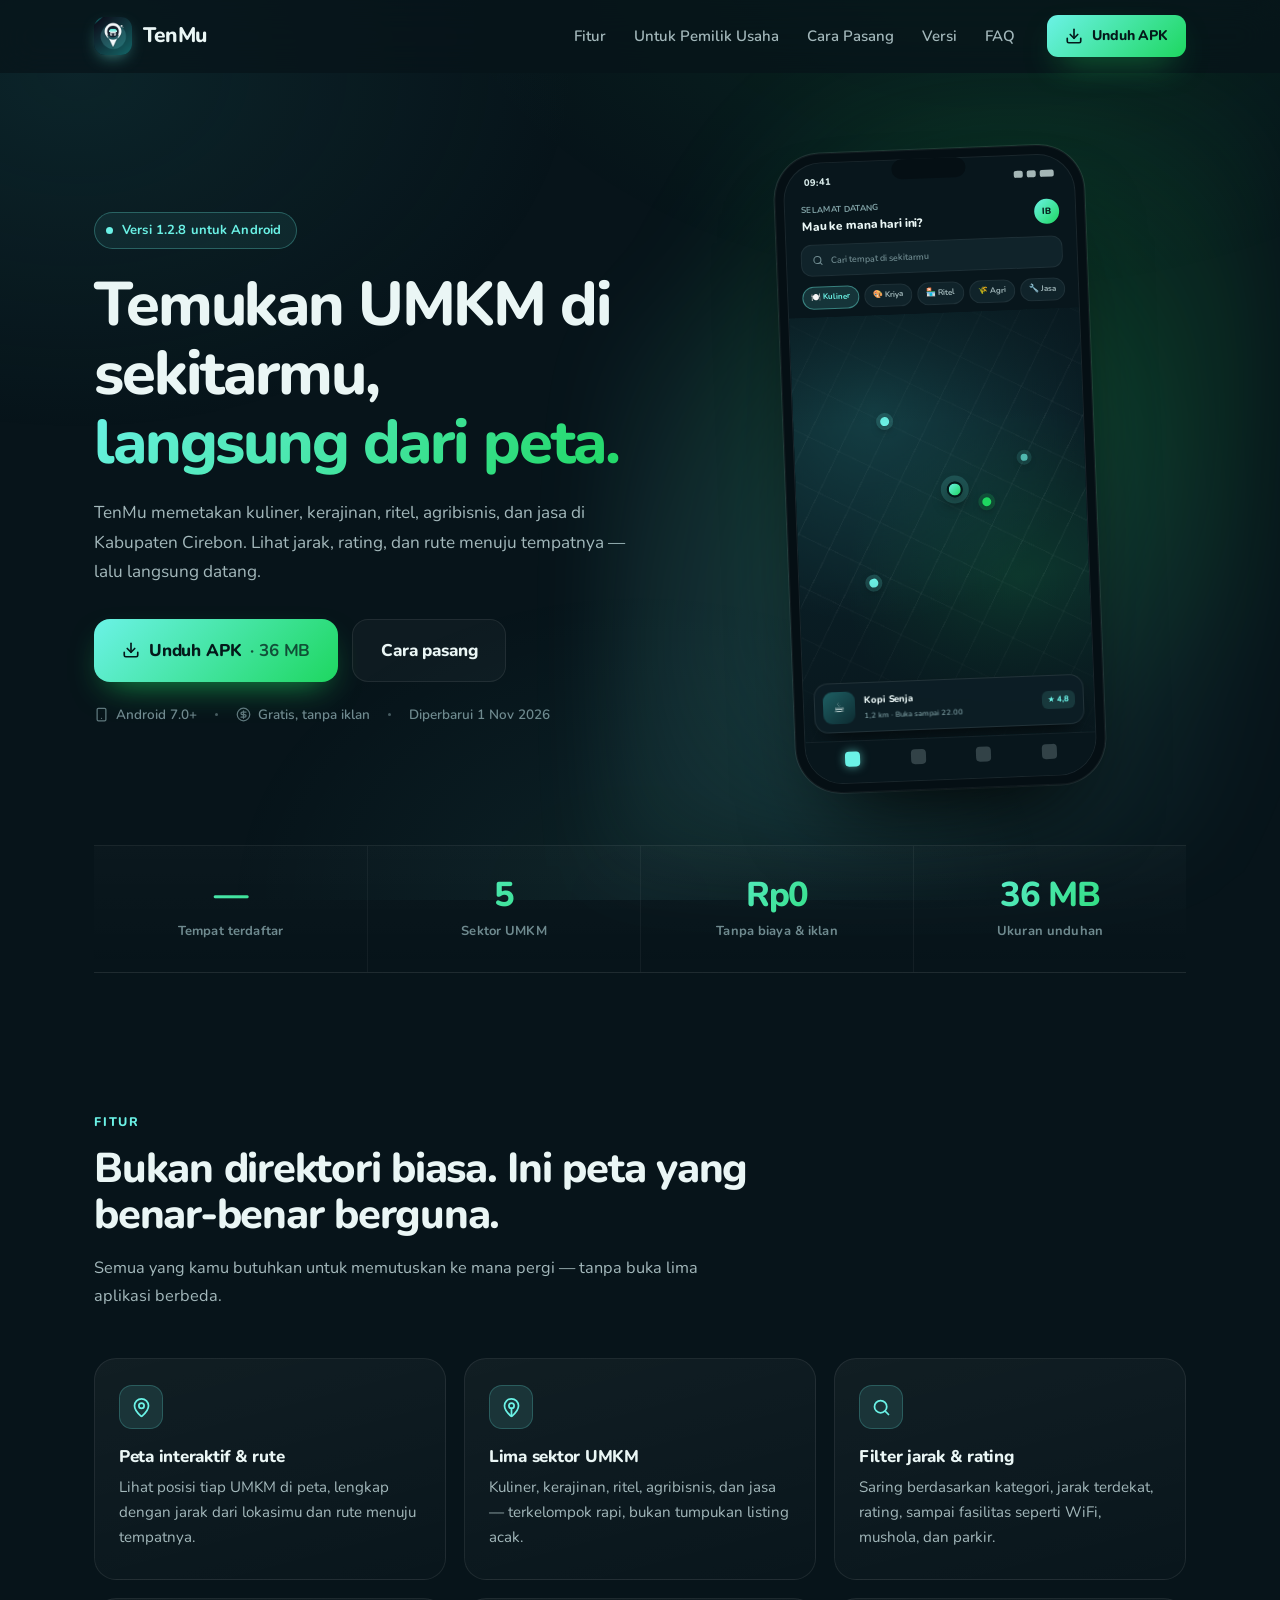
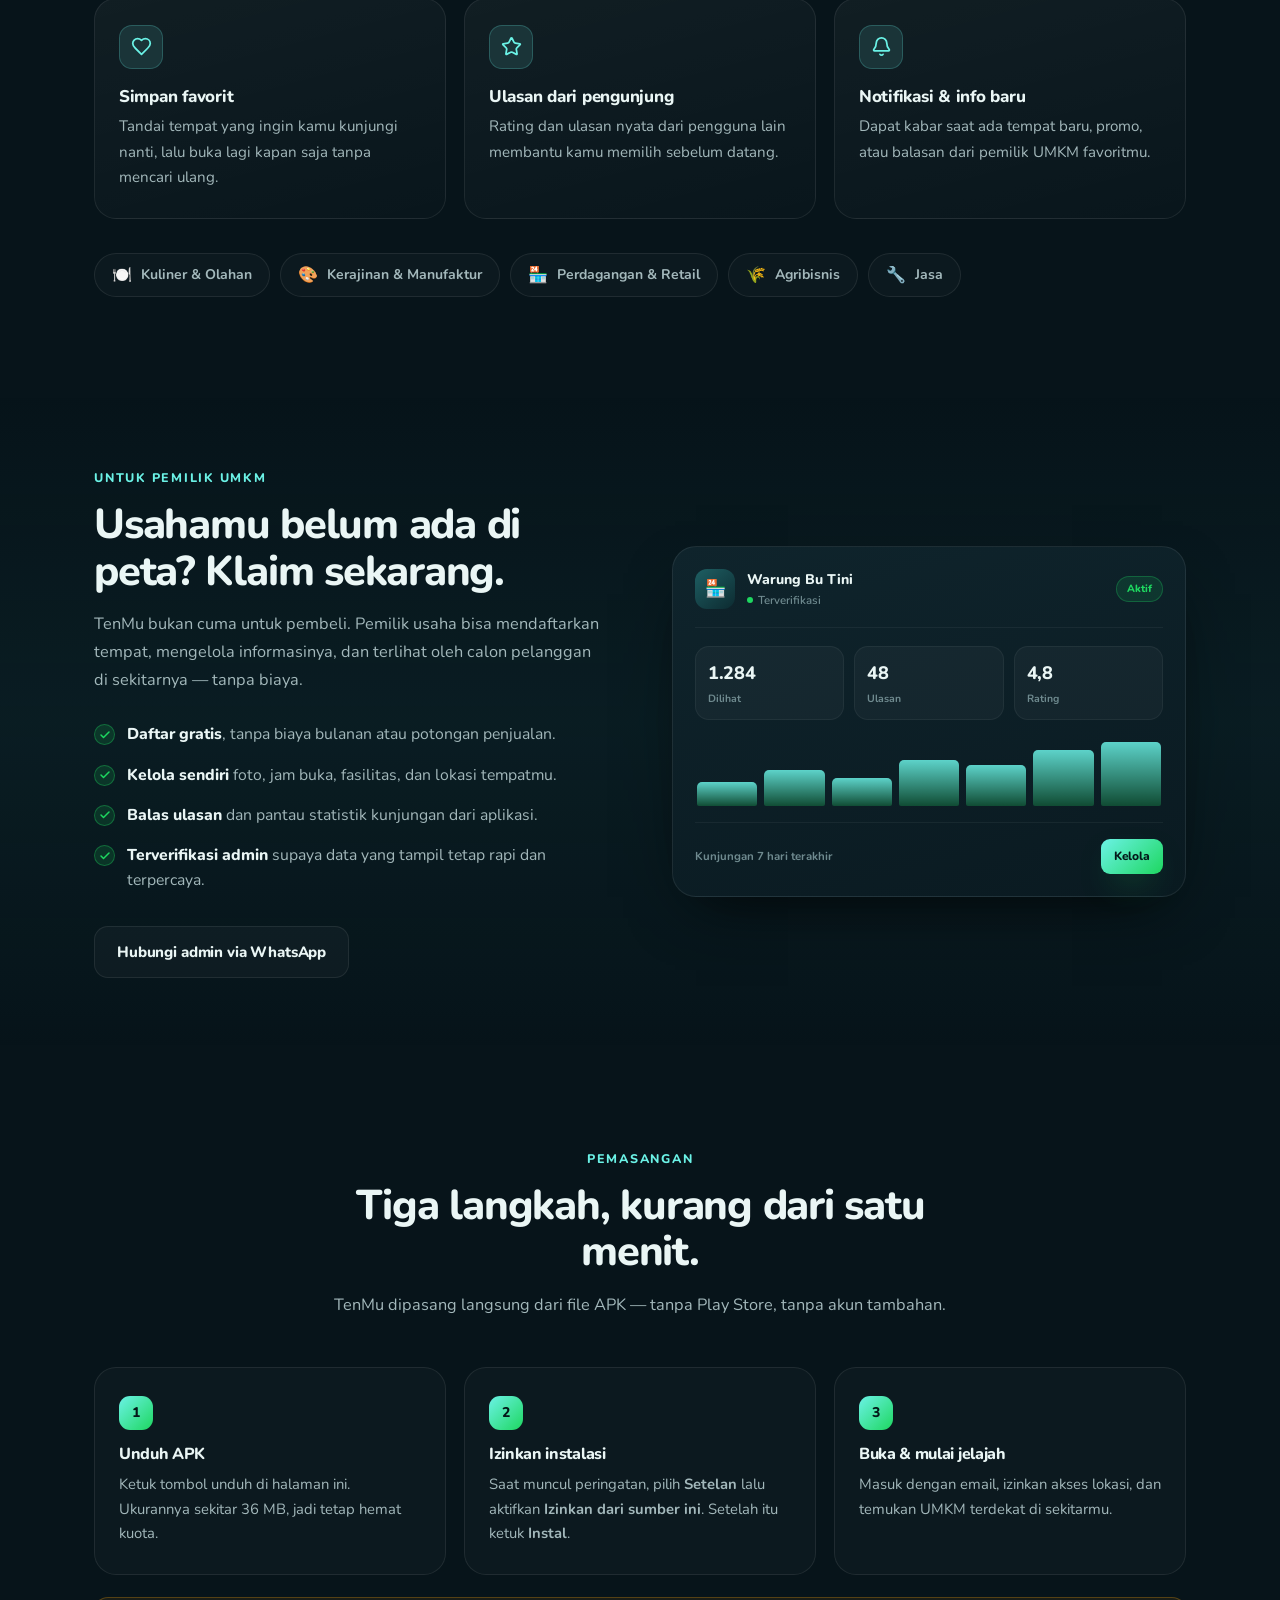
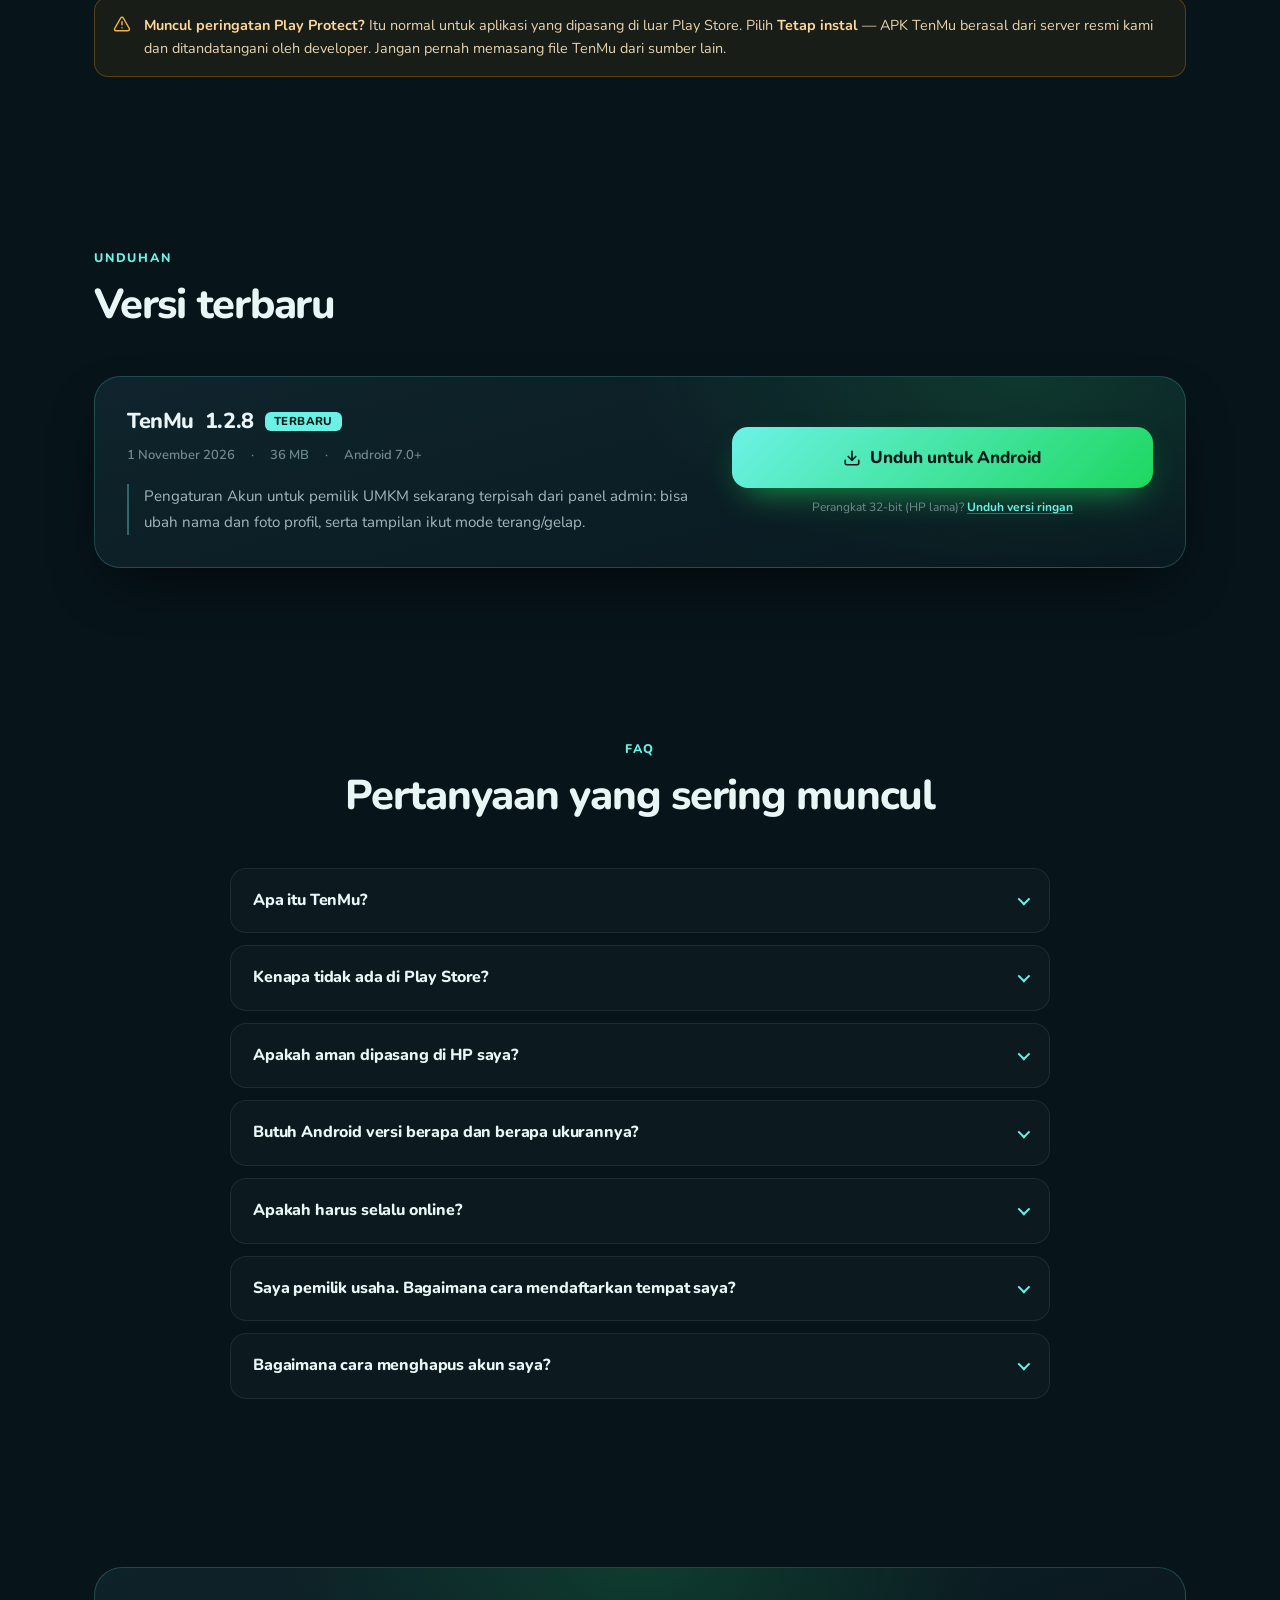
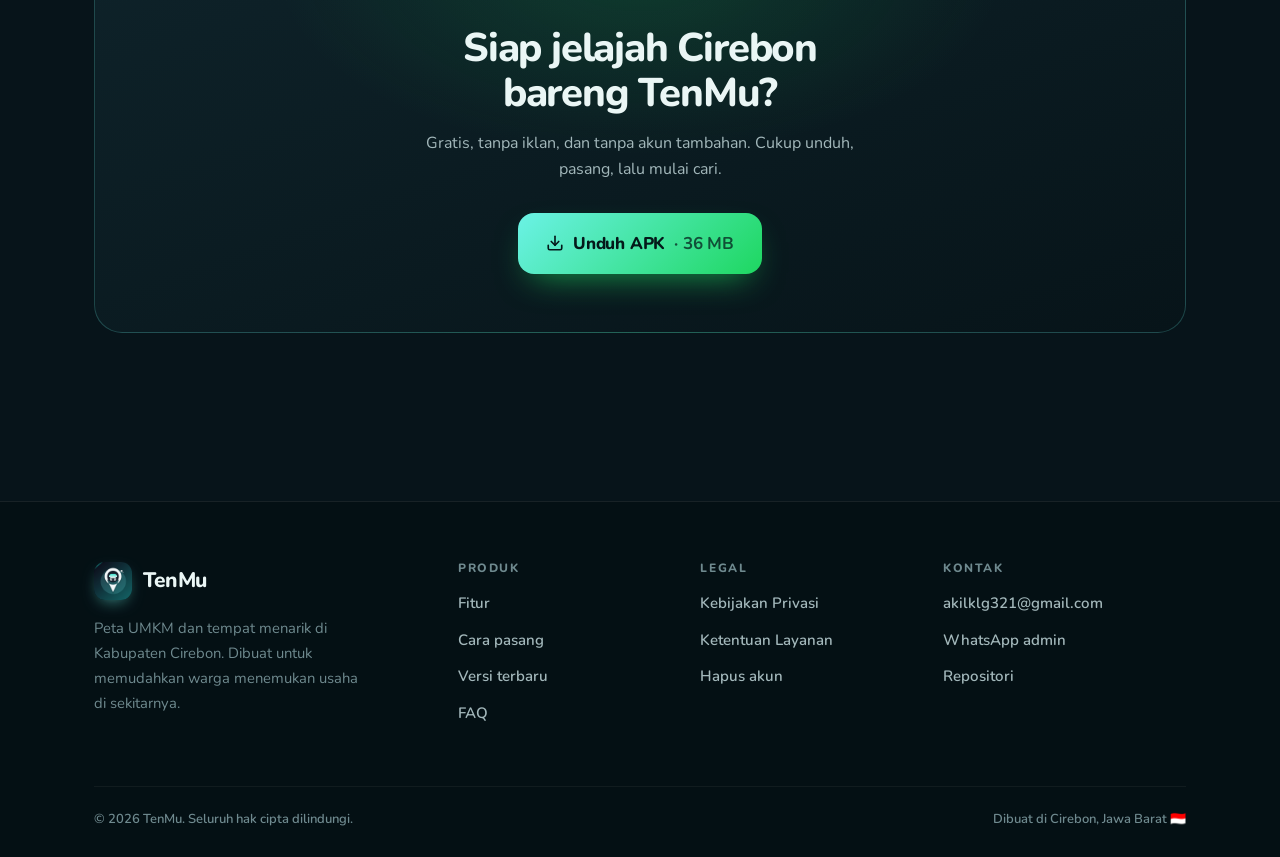
==== commit 08702ff5: "Perbaiki overflow hero, meta bar pakai tanggal rilis, judul tab" ====
--- a/index.html
+++ b/index.html
@@ -113,7 +113,7 @@
               Gratis, tanpa iklan
             </span>
             <span class="sep" aria-hidden="true"></span>
-            <span data-meta-version>Versi 1.2.8</span>
+            <span data-meta-version>Diperbarui 1 Nov 2026</span>
           </div>
         </div>
 
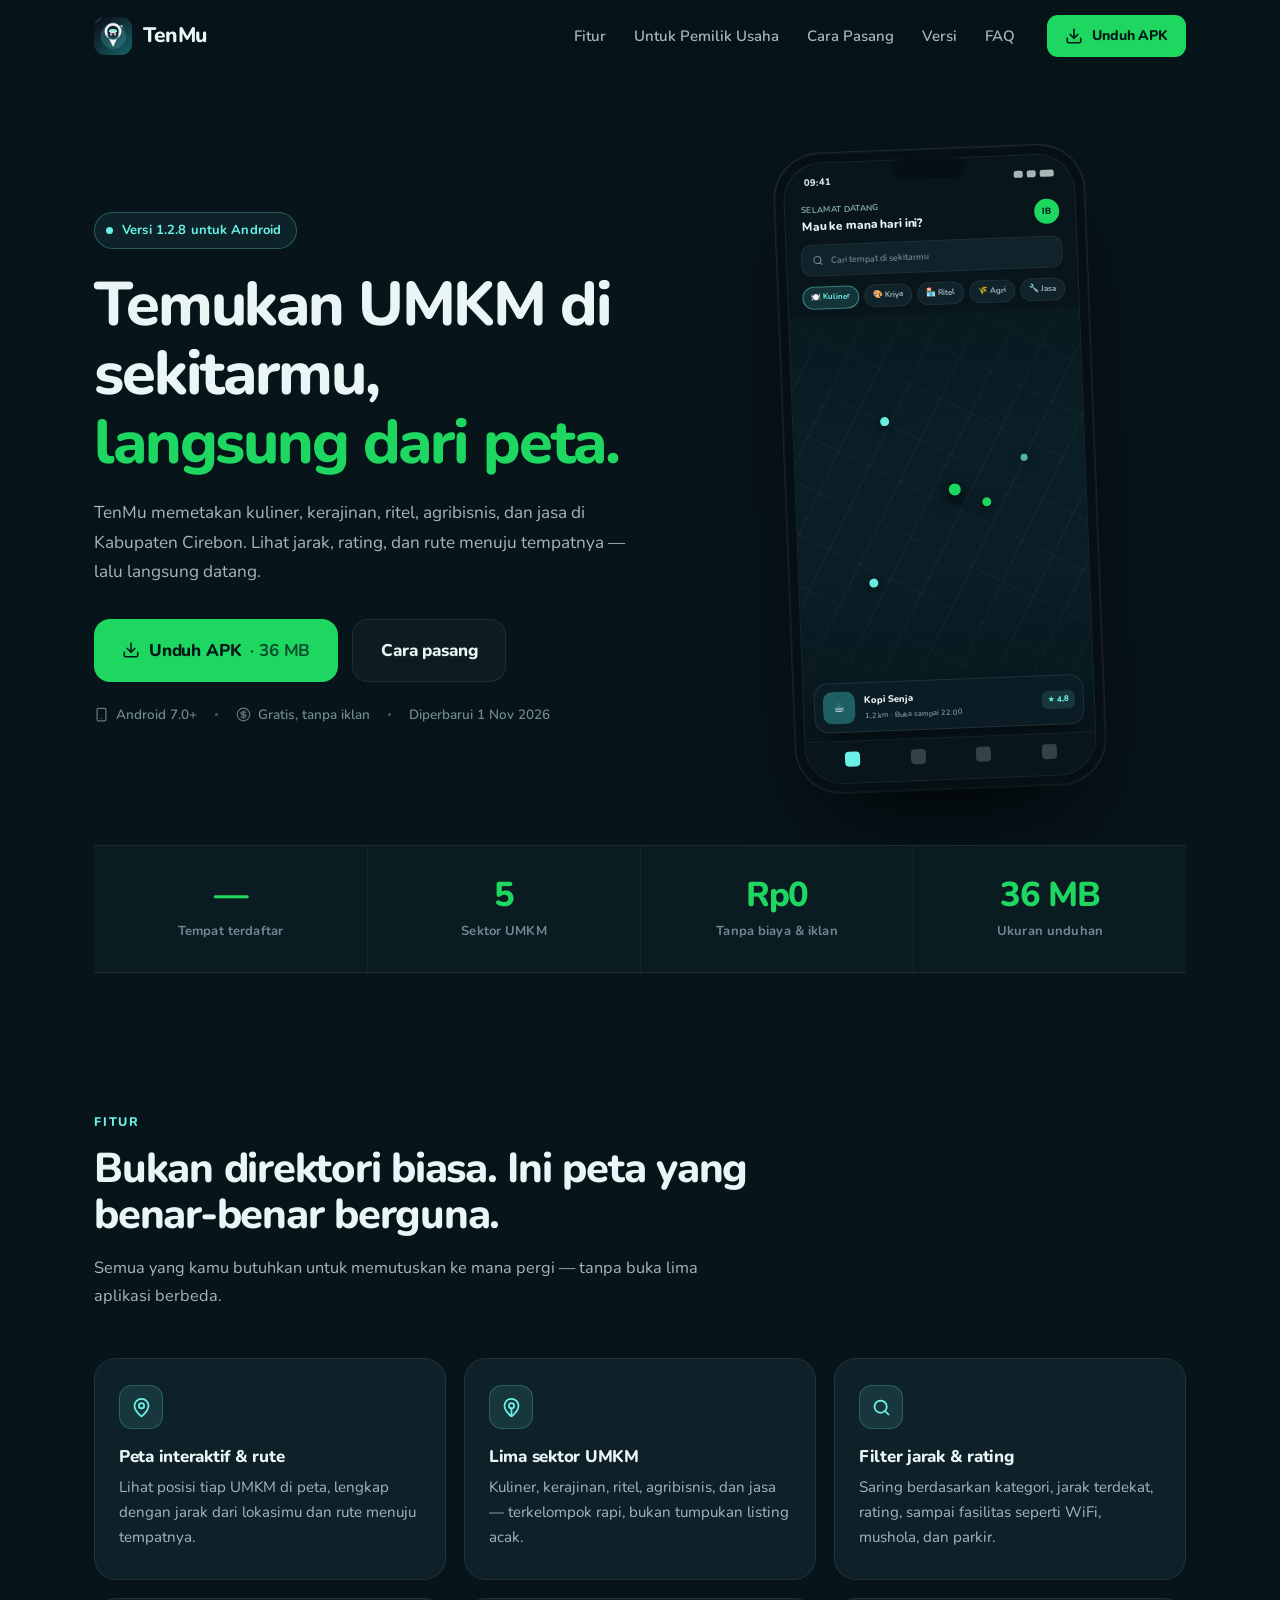
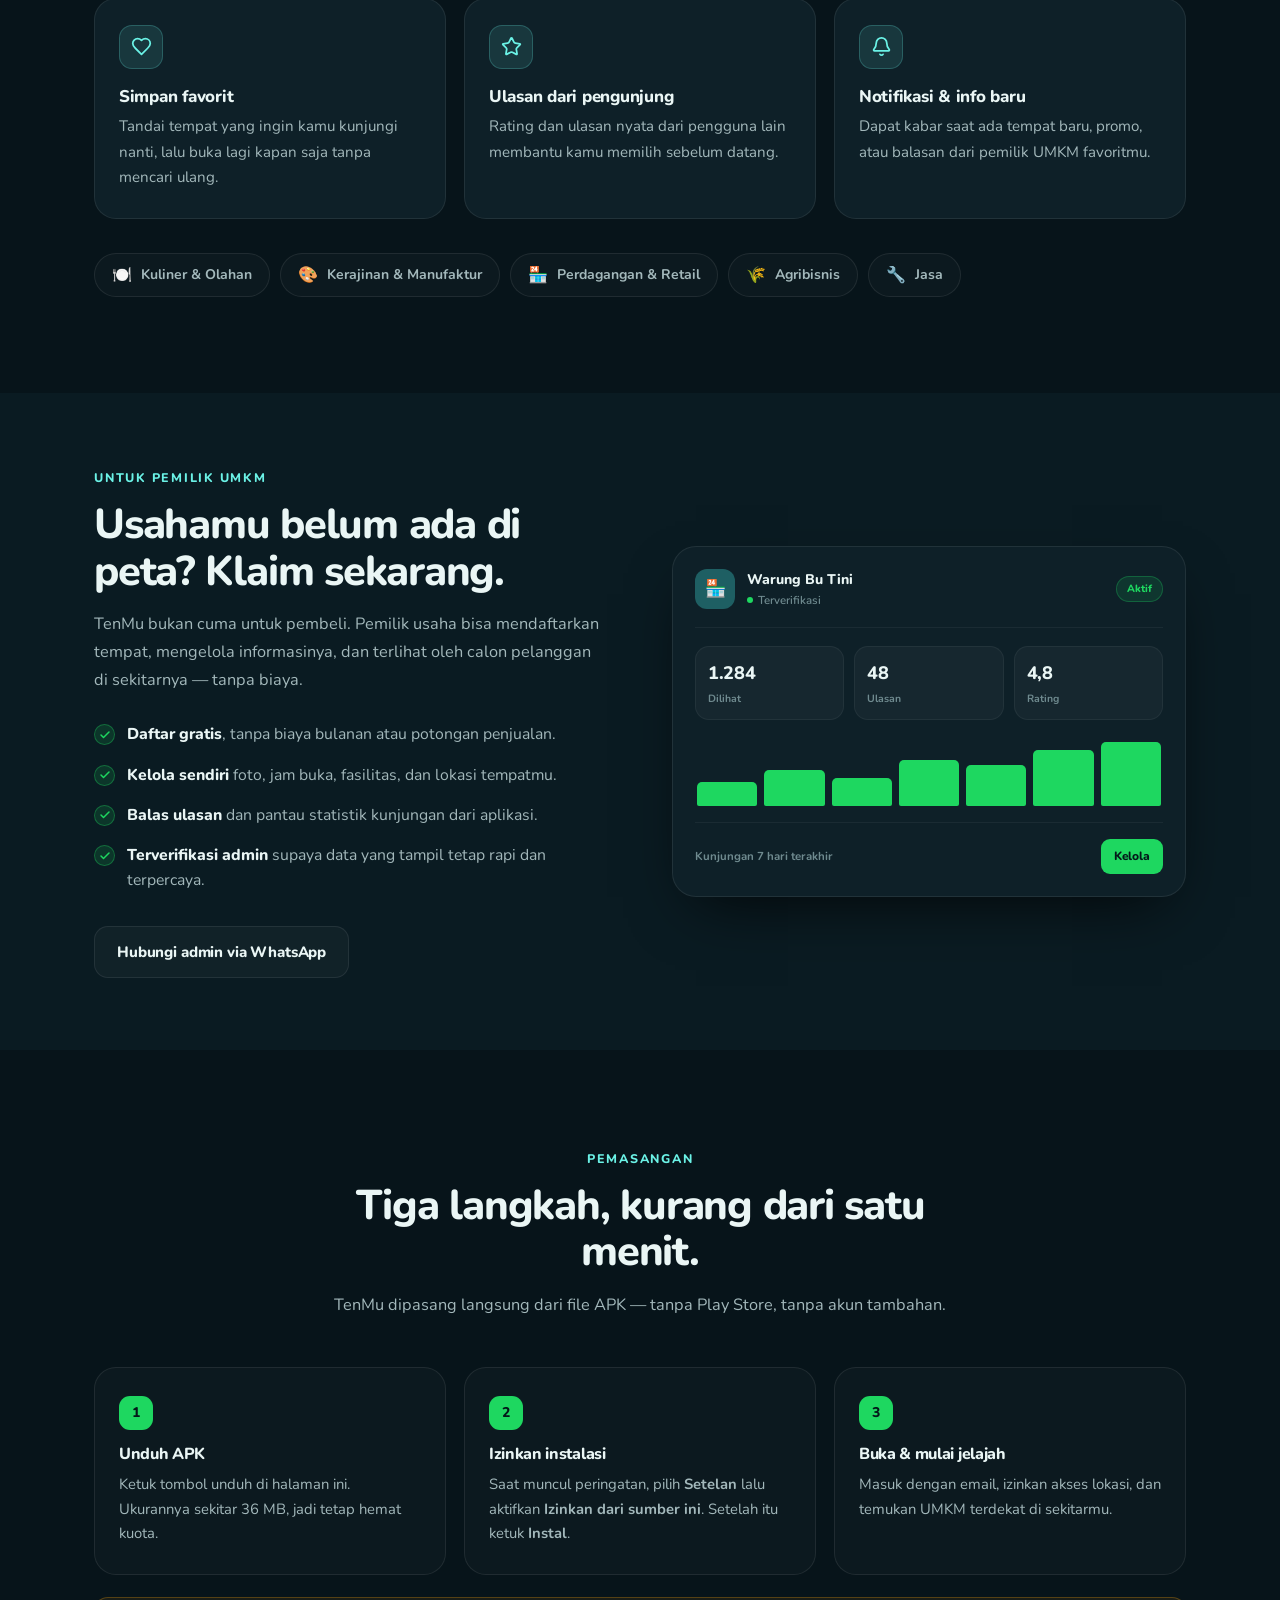
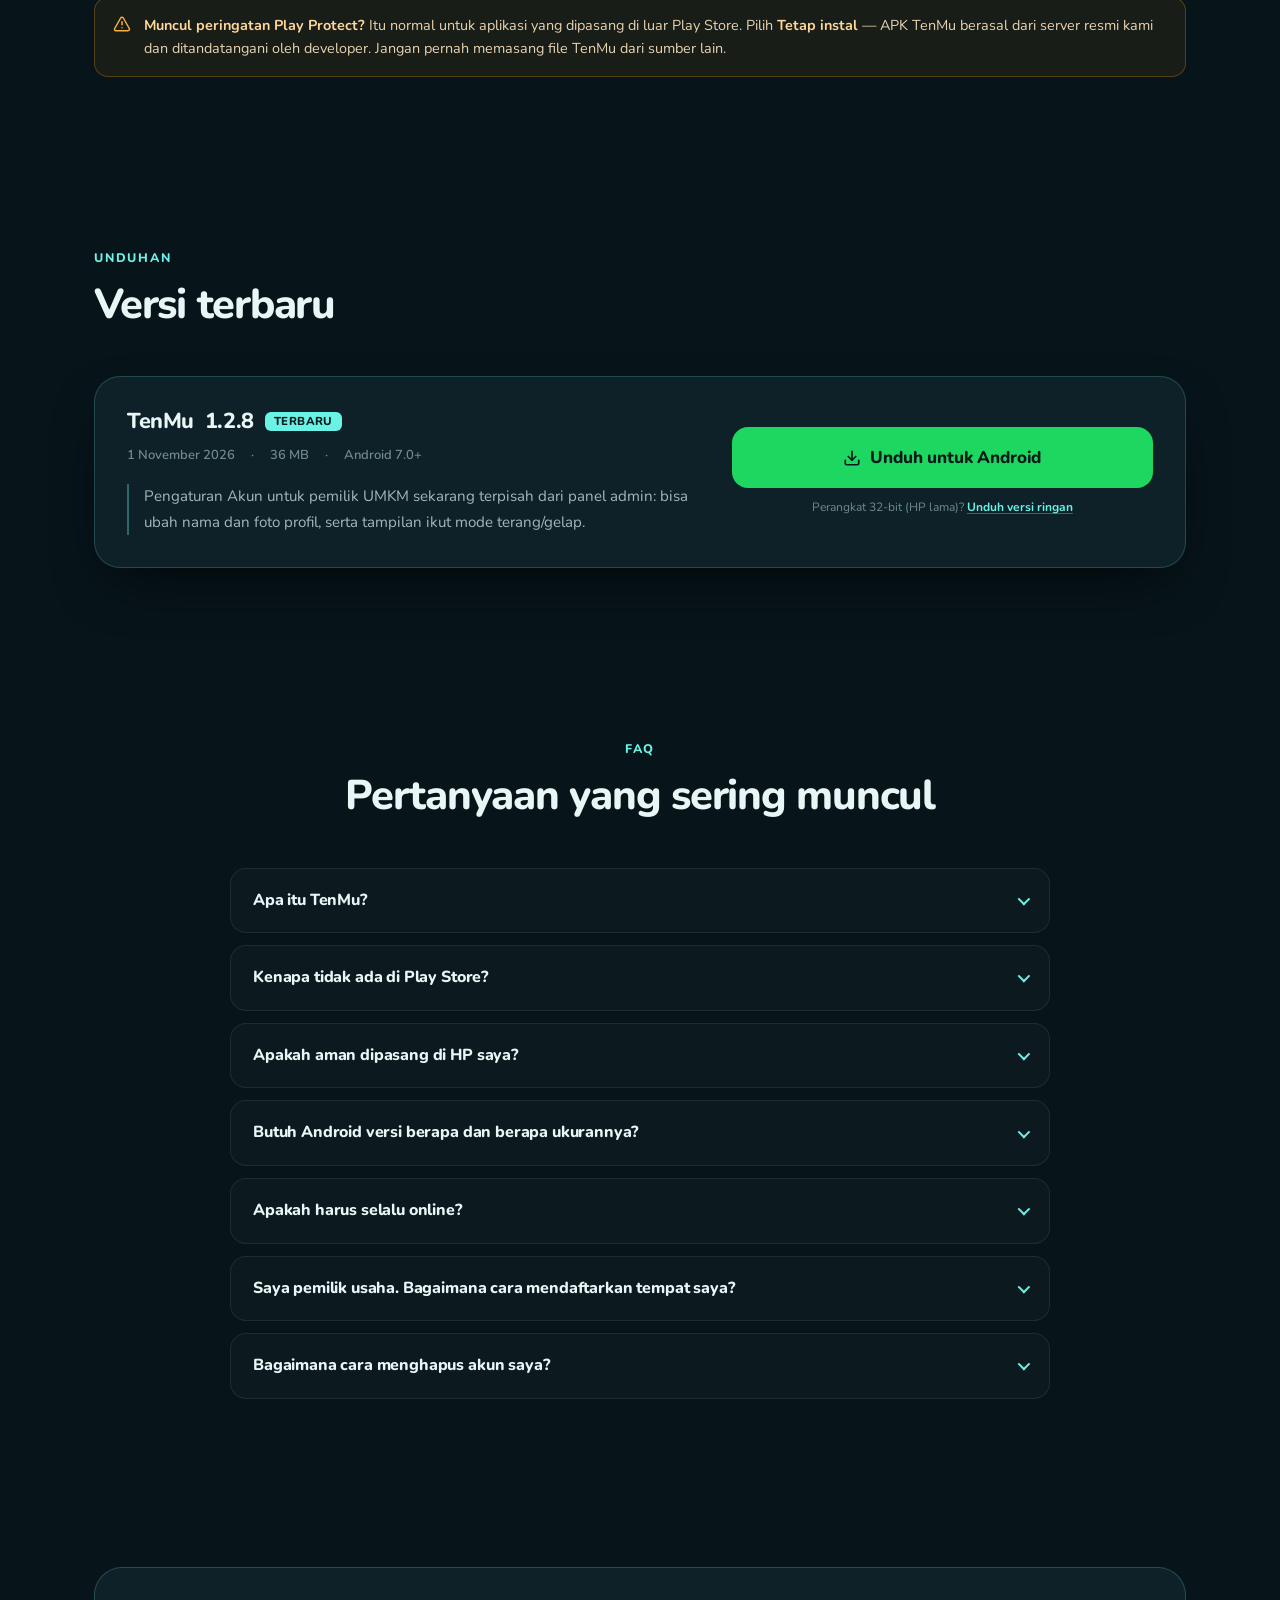
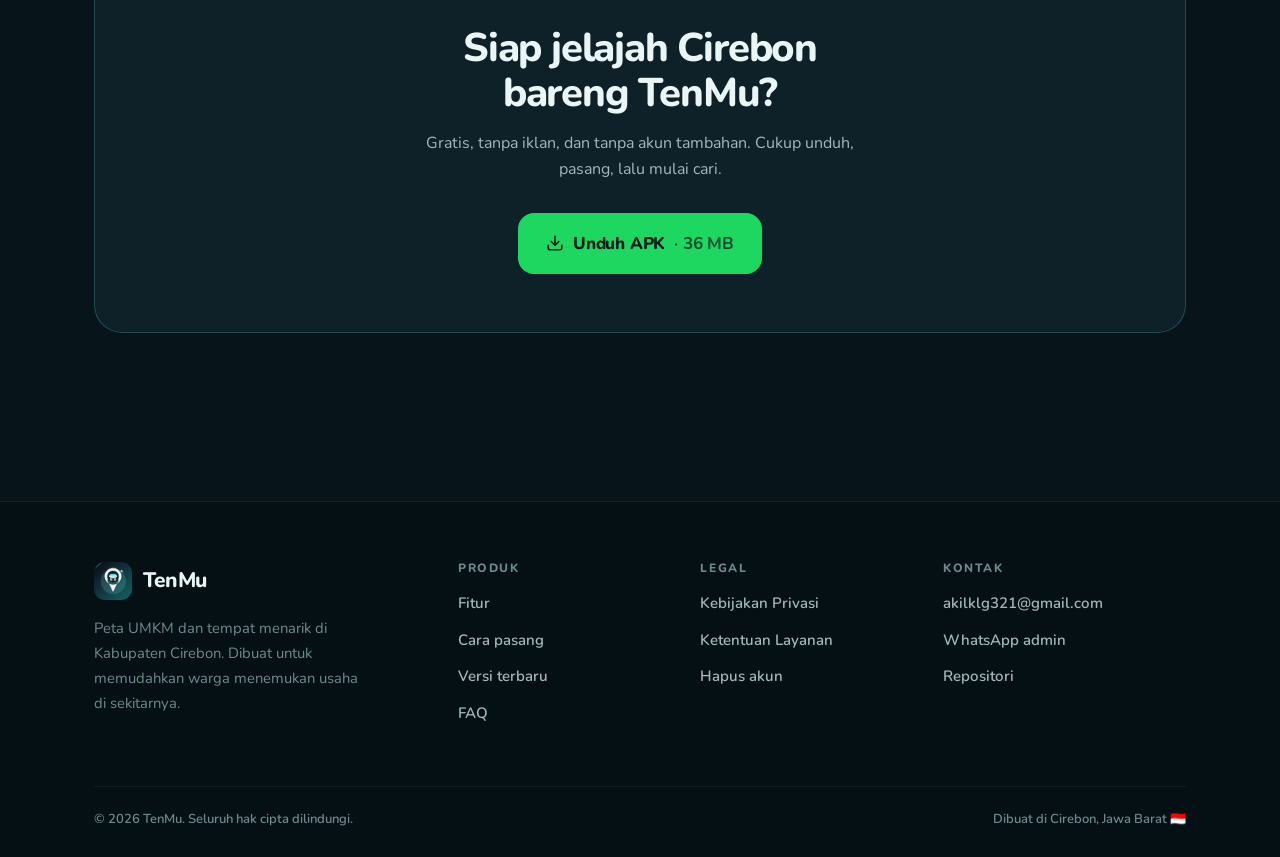
==== commit a66eb95b: "Ratakan tampilan: buang semua glow & gradien dekoratif, kartu/tombol pakai warna solid" ====
--- a/index.html
+++ b/index.html
@@ -31,7 +31,7 @@
 <link rel="manifest" href="manifest.webmanifest">
 <link rel="preload" href="assets/fonts/nunito-regular.ttf" as="font" type="font/ttf" crossorigin>
 <link rel="preload" href="assets/fonts/nunito-extrabold.ttf" as="font" type="font/ttf" crossorigin>
-<link rel="stylesheet" href="assets/css/style.css">
+<link rel="stylesheet" href="assets/css/style.css?v=2">
 
 <script type="application/ld+json">
 {
@@ -266,7 +266,7 @@
   </section>
 
   <!-- ══════════ PEMILIK ══════════ -->
-  <section class="section tight" id="pemilik" style="background:linear-gradient(180deg,transparent,rgba(30,95,99,.12),transparent)">
+  <section class="section tight" id="pemilik" style="background:var(--bg-soft)">
     <div class="container">
       <div class="split">
         <div class="reveal">
@@ -520,6 +520,6 @@
   </div>
 </footer>
 
-<script src="assets/js/app.js" defer></script>
+<script src="assets/js/app.js?v=2" defer></script>
 </body>
 </html>
--- a/assets/css/style.css
+++ b/assets/css/style.css
@@ -45,7 +45,8 @@
   --mint: #6bf2e6;
   --green: #1ed760;
   --teal: #1e5f63;
-  --grad: linear-gradient(135deg, #6bf2e6 0%, #1ed760 100%);
+  /* Aksen tunggal, tanpa gradien */
+  --grad: #1ed760;
   --radius: 22px;
   --max: 1140px;
   --shadow: 0 24px 60px -24px rgba(0, 0, 0, 0.85);
@@ -73,18 +74,6 @@
   overflow-x: hidden;
 }
 
-body::before {
-  content: "";
-  position: fixed;
-  inset: 0;
-  pointer-events: none;
-  z-index: 0;
-  background:
-    radial-gradient(60rem 40rem at 78% -10%, rgba(30, 215, 96, 0.1), transparent 60%),
-    radial-gradient(50rem 36rem at 6% 8%, rgba(30, 95, 99, 0.22), transparent 62%),
-    radial-gradient(40rem 30rem at 50% 100%, rgba(107, 242, 230, 0.06), transparent 65%);
-}
-
 img,
 svg {
   display: block;
@@ -159,13 +148,12 @@
 }
 
 .btn-primary {
-  background: var(--grad);
+  background: var(--green);
   color: #04191a;
-  box-shadow: 0 14px 34px -14px rgba(30, 215, 96, 0.75);
 }
 .btn-primary:hover {
   transform: translateY(-2px);
-  box-shadow: 0 20px 44px -14px rgba(30, 215, 96, 0.9);
+  background: #25e46c;
 }
 
 .btn-ghost {
@@ -202,15 +190,13 @@
   position: sticky;
   top: 0;
   z-index: 50;
-  backdrop-filter: blur(18px);
-  -webkit-backdrop-filter: blur(18px);
-  background: rgba(7, 20, 26, 0.72);
+  background: rgba(7, 20, 26, 0.96);
   border-bottom: 1px solid transparent;
   transition: border-color 0.3s ease, background 0.3s ease;
 }
 .site-header.scrolled {
   border-bottom-color: var(--border);
-  background: rgba(7, 20, 26, 0.92);
+  background: var(--bg);
 }
 
 .nav {
@@ -233,7 +219,6 @@
   width: 38px;
   height: 38px;
   border-radius: 11px;
-  box-shadow: 0 6px 18px -8px rgba(107, 242, 230, 0.8);
 }
 
 .nav-links {
@@ -308,13 +293,6 @@
   height: 7px;
   border-radius: 50%;
   background: var(--mint);
-  box-shadow: 0 0 0 0 rgba(107, 242, 230, 0.7);
-  animation: pulse 2.4s infinite;
-}
-@keyframes pulse {
-  0% { box-shadow: 0 0 0 0 rgba(107, 242, 230, 0.55); }
-  70% { box-shadow: 0 0 0 9px rgba(107, 242, 230, 0); }
-  100% { box-shadow: 0 0 0 0 rgba(107, 242, 230, 0); }
 }
 
 .hero h1 {
@@ -378,17 +356,6 @@
   justify-content: center;
   perspective: 1200px;
 }
-.hero-art::before {
-  content: "";
-  position: absolute;
-  inset: -12% -18%;
-  background:
-    radial-gradient(circle at 62% 38%, rgba(30, 215, 96, 0.22), transparent 58%),
-    radial-gradient(circle at 38% 72%, rgba(107, 242, 230, 0.18), transparent 60%);
-  filter: blur(38px);
-  z-index: 0;
-}
-
 .phone {
   position: relative;
   z-index: 1;
@@ -538,10 +505,8 @@
   flex: 1;
   margin: 0 0 0;
   background:
-    radial-gradient(circle at 28% 22%, rgba(30, 95, 99, 0.5), transparent 55%),
-    radial-gradient(circle at 76% 64%, rgba(30, 215, 96, 0.14), transparent 50%),
-    repeating-linear-gradient(118deg, rgba(255, 255, 255, 0.055) 0 1px, transparent 1px 34px),
-    repeating-linear-gradient(28deg, rgba(255, 255, 255, 0.04) 0 1px, transparent 1px 46px),
+    repeating-linear-gradient(118deg, rgba(255, 255, 255, 0.05) 0 1px, transparent 1px 34px),
+    repeating-linear-gradient(28deg, rgba(255, 255, 255, 0.035) 0 1px, transparent 1px 46px),
     #0a1e25;
   overflow: hidden;
 }
@@ -558,10 +523,10 @@
   height: 9px;
   border-radius: 50%;
   background: var(--mint);
-  box-shadow: 0 0 0 4px rgba(107, 242, 230, 0.18), 0 3px 8px rgba(0, 0, 0, 0.6);
+  box-shadow: 0 3px 8px rgba(0, 0, 0, 0.6);
 }
 .pin.a { top: 24%; left: 30%; }
-.pin.b { top: 44%; left: 64%; background: var(--green); box-shadow: 0 0 0 4px rgba(30, 215, 96, 0.18), 0 3px 8px rgba(0, 0, 0, 0.6); }
+.pin.b { top: 44%; left: 64%; background: var(--green); }
 .pin.c { top: 62%; left: 24%; }
 .pin.d { top: 34%; left: 78%; width: 7px; height: 7px; opacity: 0.7; }
 
@@ -574,7 +539,7 @@
   border-radius: 50%;
   background: var(--grad);
   border: 2.5px solid #04191a;
-  box-shadow: 0 0 0 6px rgba(107, 242, 230, 0.16), 0 6px 14px rgba(0, 0, 0, 0.7);
+  box-shadow: 0 6px 14px rgba(0, 0, 0, 0.7);
   z-index: 2;
 }
 
@@ -591,14 +556,13 @@
   border-radius: 14px;
   background: rgba(12, 30, 37, 0.92);
   border: 1px solid rgba(255, 255, 255, 0.09);
-  backdrop-filter: blur(8px);
   box-shadow: 0 12px 26px -12px rgba(0, 0, 0, 0.9);
 }
 .app-card .thumb {
   width: 32px;
   height: 32px;
   border-radius: 9px;
-  background: linear-gradient(140deg, #1e5f63, #0d2b31);
+  background: var(--teal);
   display: grid;
   place-items: center;
   font-size: 13px;
@@ -644,7 +608,6 @@
 }
 .app-nav span.on {
   background: var(--mint);
-  box-shadow: 0 0 10px rgba(107, 242, 230, 0.6);
 }
 
 /* ---------- Stats ---------- */
@@ -652,7 +615,7 @@
   margin: 56px 0 0;
   border-top: 1px solid var(--border);
   border-bottom: 1px solid var(--border);
-  background: linear-gradient(180deg, rgba(255, 255, 255, 0.018), transparent);
+  background: var(--bg-soft);
 }
 .stats-grid {
   display: grid;
@@ -732,13 +695,13 @@
   padding: 26px 24px 28px;
   border-radius: var(--radius);
   border: 1px solid var(--border);
-  background: linear-gradient(165deg, rgba(255, 255, 255, 0.045), rgba(255, 255, 255, 0.012));
+  background: var(--surface);
   transition: transform 0.25s ease, border-color 0.25s ease, background 0.25s ease;
 }
 .feature:hover {
   transform: translateY(-4px);
   border-color: rgba(107, 242, 230, 0.28);
-  background: linear-gradient(165deg, rgba(107, 242, 230, 0.075), rgba(255, 255, 255, 0.015));
+  background: var(--surface-2);
 }
 .feature .ico {
   width: 44px;
@@ -836,7 +799,7 @@
 .dash {
   border-radius: 24px;
   border: 1px solid var(--border);
-  background: linear-gradient(165deg, #0f242c, #0a1a21);
+  background: var(--surface);
   padding: 22px;
   box-shadow: var(--shadow);
 }
@@ -851,7 +814,7 @@
   width: 40px;
   height: 40px;
   border-radius: 12px;
-  background: linear-gradient(140deg, #1e5f63, #0d2b31);
+  background: var(--teal);
   display: grid;
   place-items: center;
   font-size: 17px;
@@ -918,7 +881,7 @@
 .dash-bars i {
   flex: 1;
   border-radius: 5px 5px 2px 2px;
-  background: linear-gradient(180deg, rgba(107, 242, 230, 0.85), rgba(30, 215, 96, 0.25));
+  background: var(--green);
   display: block;
 }
 .dash-foot {
@@ -1002,9 +965,7 @@
 .release-card {
   border-radius: 26px;
   border: 1px solid rgba(107, 242, 230, 0.2);
-  background:
-    radial-gradient(40rem 20rem at 85% 0%, rgba(30, 215, 96, 0.14), transparent 60%),
-    linear-gradient(165deg, #0f242c, #091920);
+  background: var(--surface);
   padding: 32px;
   display: grid;
   grid-template-columns: 1.35fr 1fr;
@@ -1141,9 +1102,7 @@
   text-align: center;
   overflow: hidden;
   border: 1px solid rgba(107, 242, 230, 0.22);
-  background:
-    radial-gradient(35rem 18rem at 50% 0%, rgba(30, 215, 96, 0.16), transparent 65%),
-    linear-gradient(160deg, #0e2229, #071419);
+  background: var(--surface);
 }
 .cta-band h2 {
   font-size: clamp(1.7rem, 3.4vw, 2.5rem);
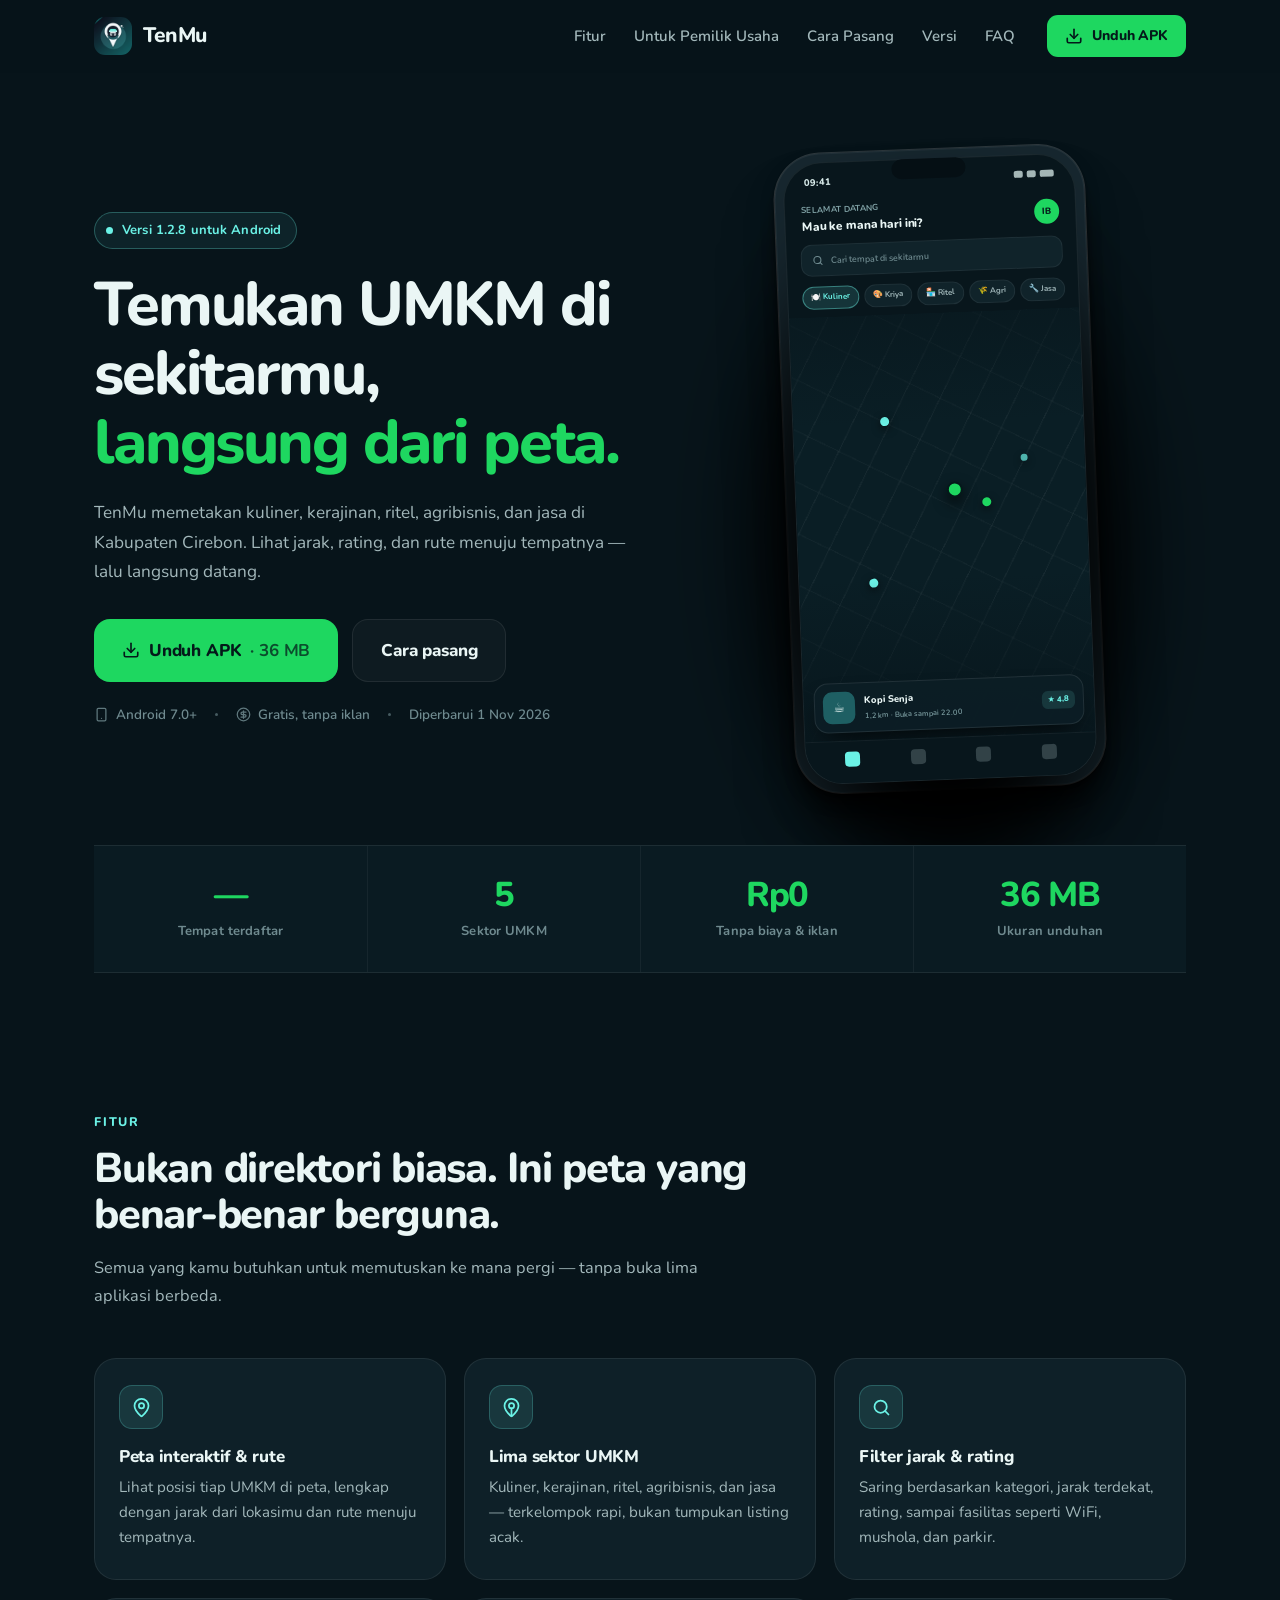
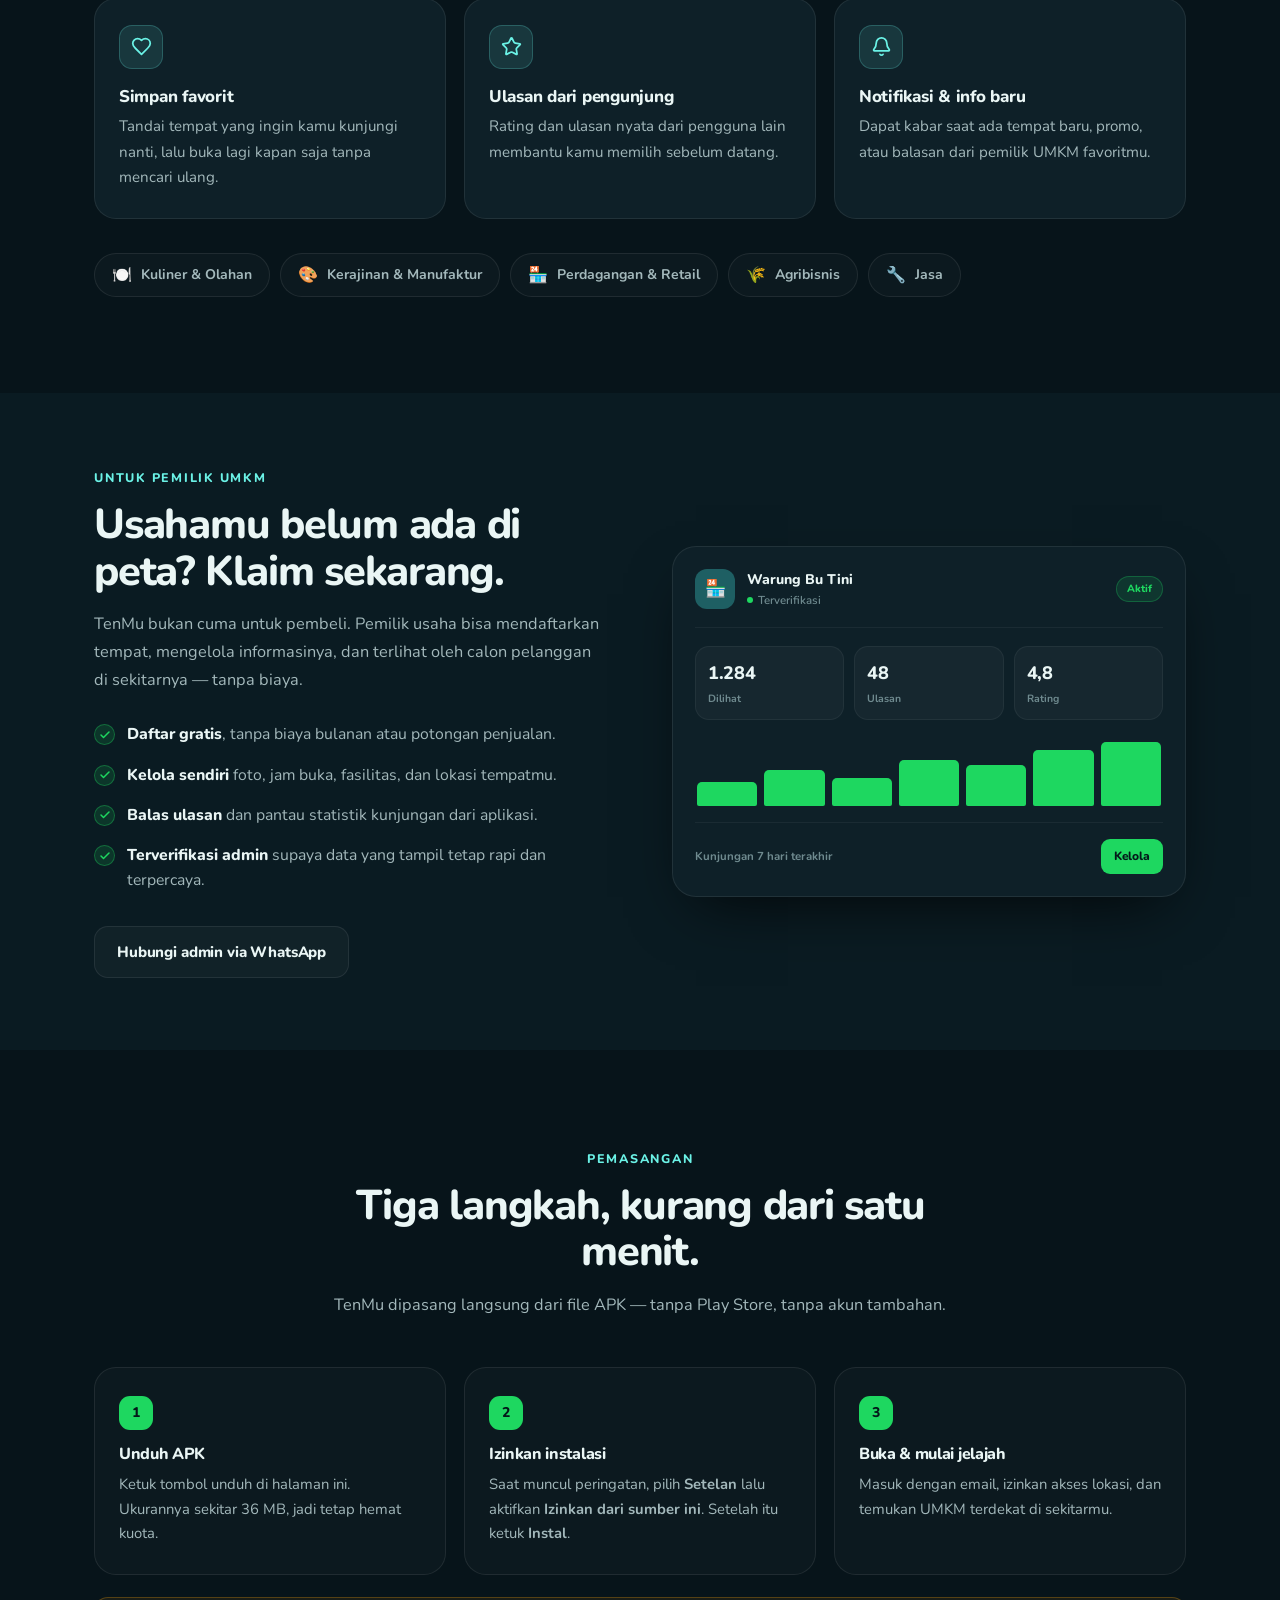
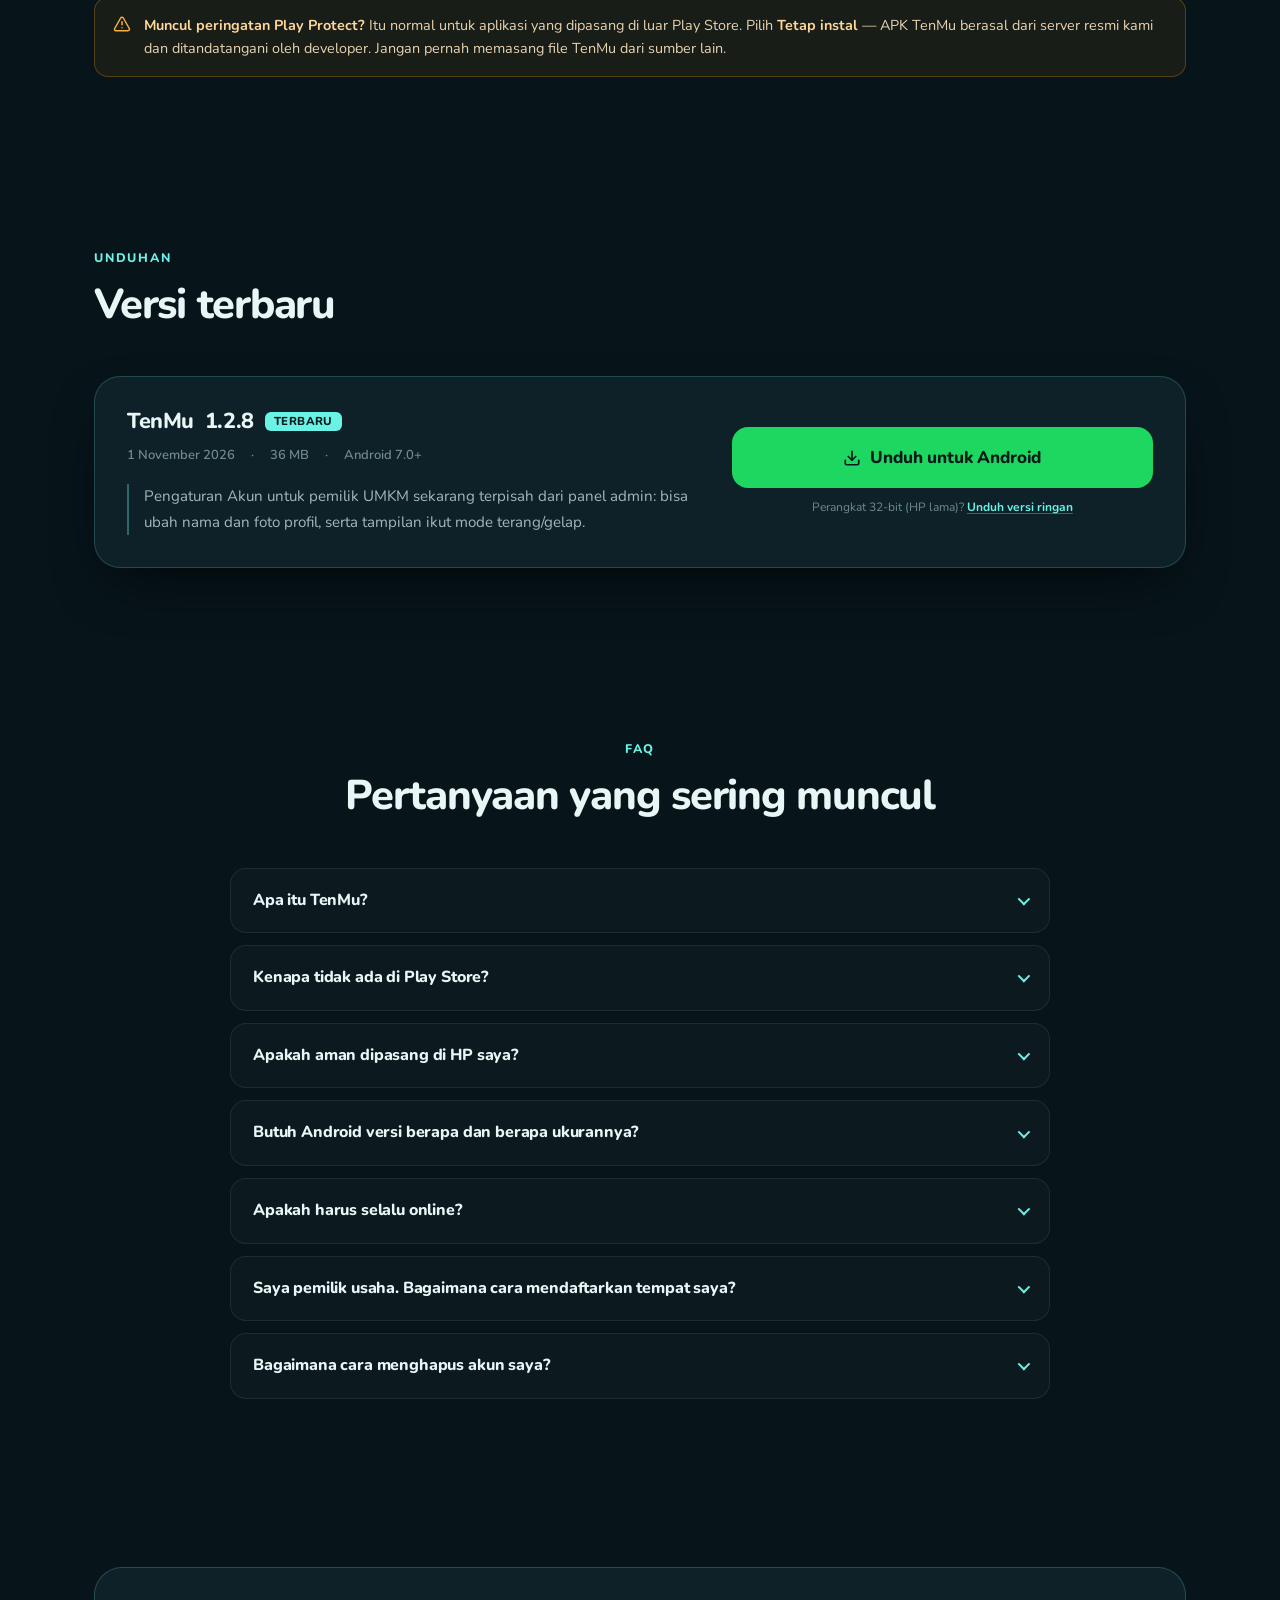
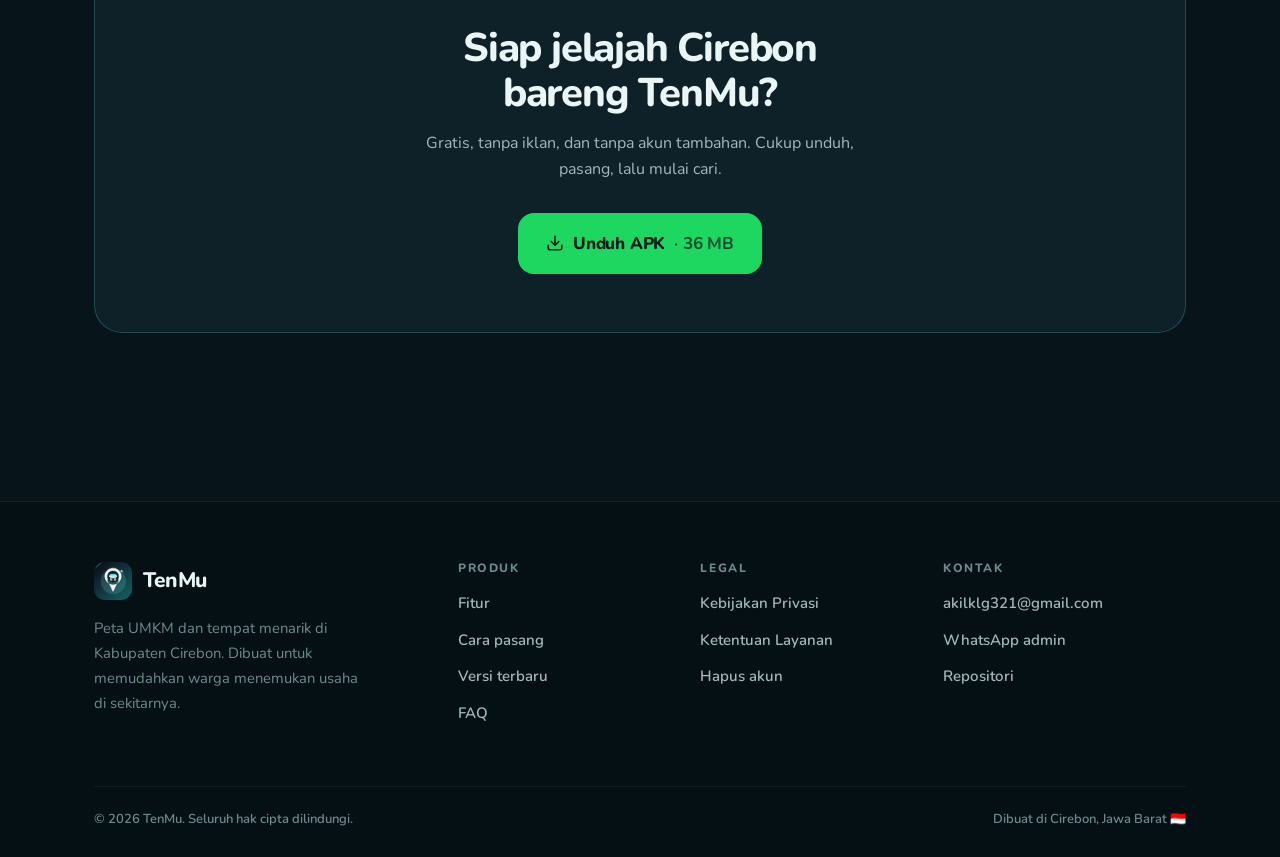
==== commit 1d442b0c: "Mockup HP: bayangan kontak lembut, bodi sedikit lebih terang, bayangan ikut animasi float" ====
--- a/index.html
+++ b/index.html
@@ -31,7 +31,7 @@
 <link rel="manifest" href="manifest.webmanifest">
 <link rel="preload" href="assets/fonts/nunito-regular.ttf" as="font" type="font/ttf" crossorigin>
 <link rel="preload" href="assets/fonts/nunito-extrabold.ttf" as="font" type="font/ttf" crossorigin>
-<link rel="stylesheet" href="assets/css/style.css?v=2">
+<link rel="stylesheet" href="assets/css/style.css?v=3">
 
 <script type="application/ld+json">
 {
@@ -520,6 +520,6 @@
   </div>
 </footer>
 
-<script src="assets/js/app.js?v=2" defer></script>
+<script src="assets/js/app.js?v=3" defer></script>
 </body>
 </html>
--- a/assets/css/style.css
+++ b/assets/css/style.css
@@ -362,14 +362,37 @@
   width: min(310px, 78vw);
   aspect-ratio: 310 / 640;
   border-radius: 46px;
-  background: #050f14;
+  /* Bodi perangkat sedikit lebih terang dari latar supaya siluetnya kebaca. */
+  background: #16262e;
   padding: 9px;
   box-shadow:
-    0 50px 90px -40px rgba(0, 0, 0, 0.95),
-    0 0 0 1px rgba(255, 255, 255, 0.1),
+    0 0 0 1px rgba(255, 255, 255, 0.16),
+    0 2px 3px rgba(0, 0, 0, 0.6),
+    0 10px 18px -6px rgba(0, 0, 0, 0.78),
+    0 26px 42px -16px rgba(0, 0, 0, 0.9),
+    0 54px 82px -34px #000,
     inset 0 0 0 1px rgba(255, 255, 255, 0.05);
   transform: rotate(-2.2deg);
   animation: float 9s ease-in-out infinite;
+}
+
+/* Bayangan kontak: bidang gelap yang diburamkan di bawah bodi HP.
+   Bukan glow — warnanya murni hitam, jadi latar makin gelap ke arah perangkat. */
+.phone::after {
+  content: "";
+  position: absolute;
+  inset: 6% -8% -8%;
+  z-index: -1;
+  border-radius: 50%;
+  background: #000;
+  filter: blur(46px);
+  transform: translateY(34px);
+  /* Ikut napas animasi HP: saat perangkat naik, bayangan mengecil & memudar. */
+  animation: shadowFloat 9s ease-in-out infinite;
+}
+@keyframes shadowFloat {
+  0%, 100% { transform: translateY(34px) scale(1); opacity: 1; }
+  50% { transform: translateY(28px) scale(0.95); opacity: 0.85; }
 }
 @keyframes float {
   0%, 100% { transform: rotate(-2.2deg) translateY(0); }
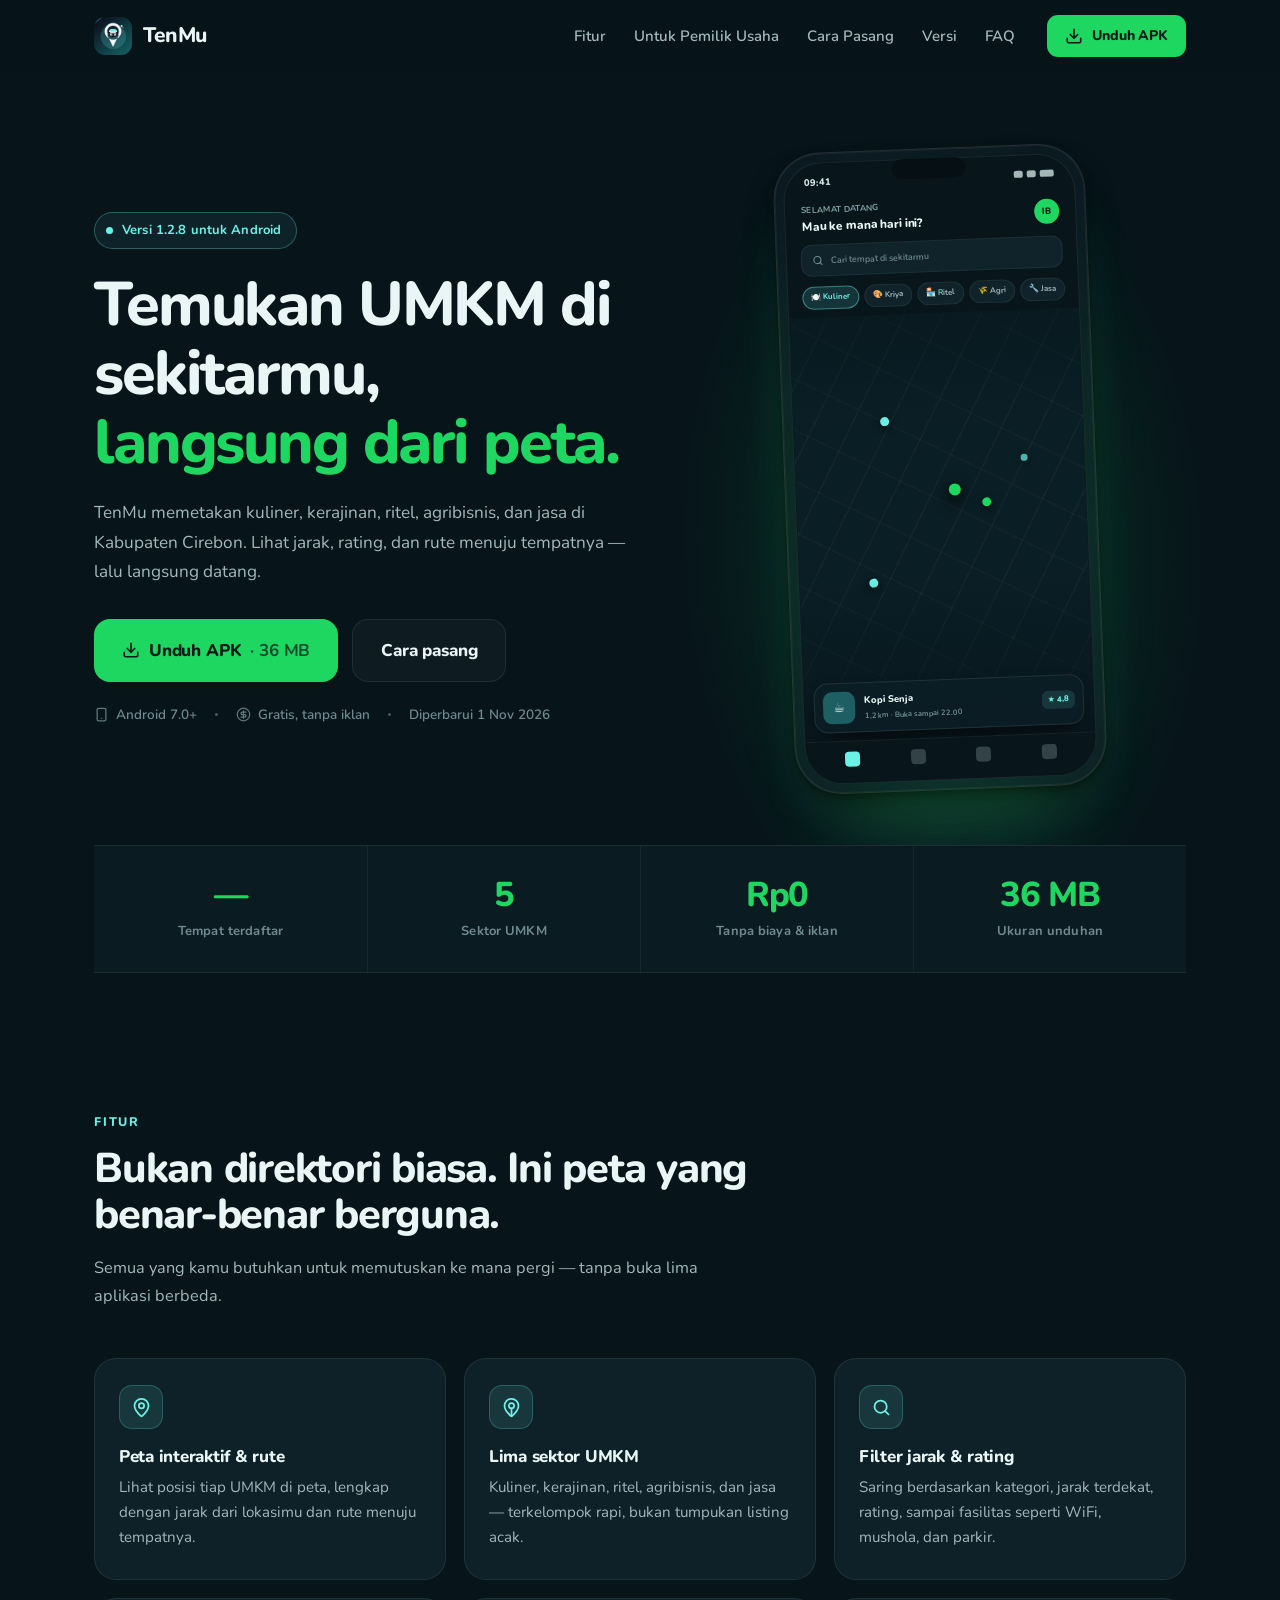
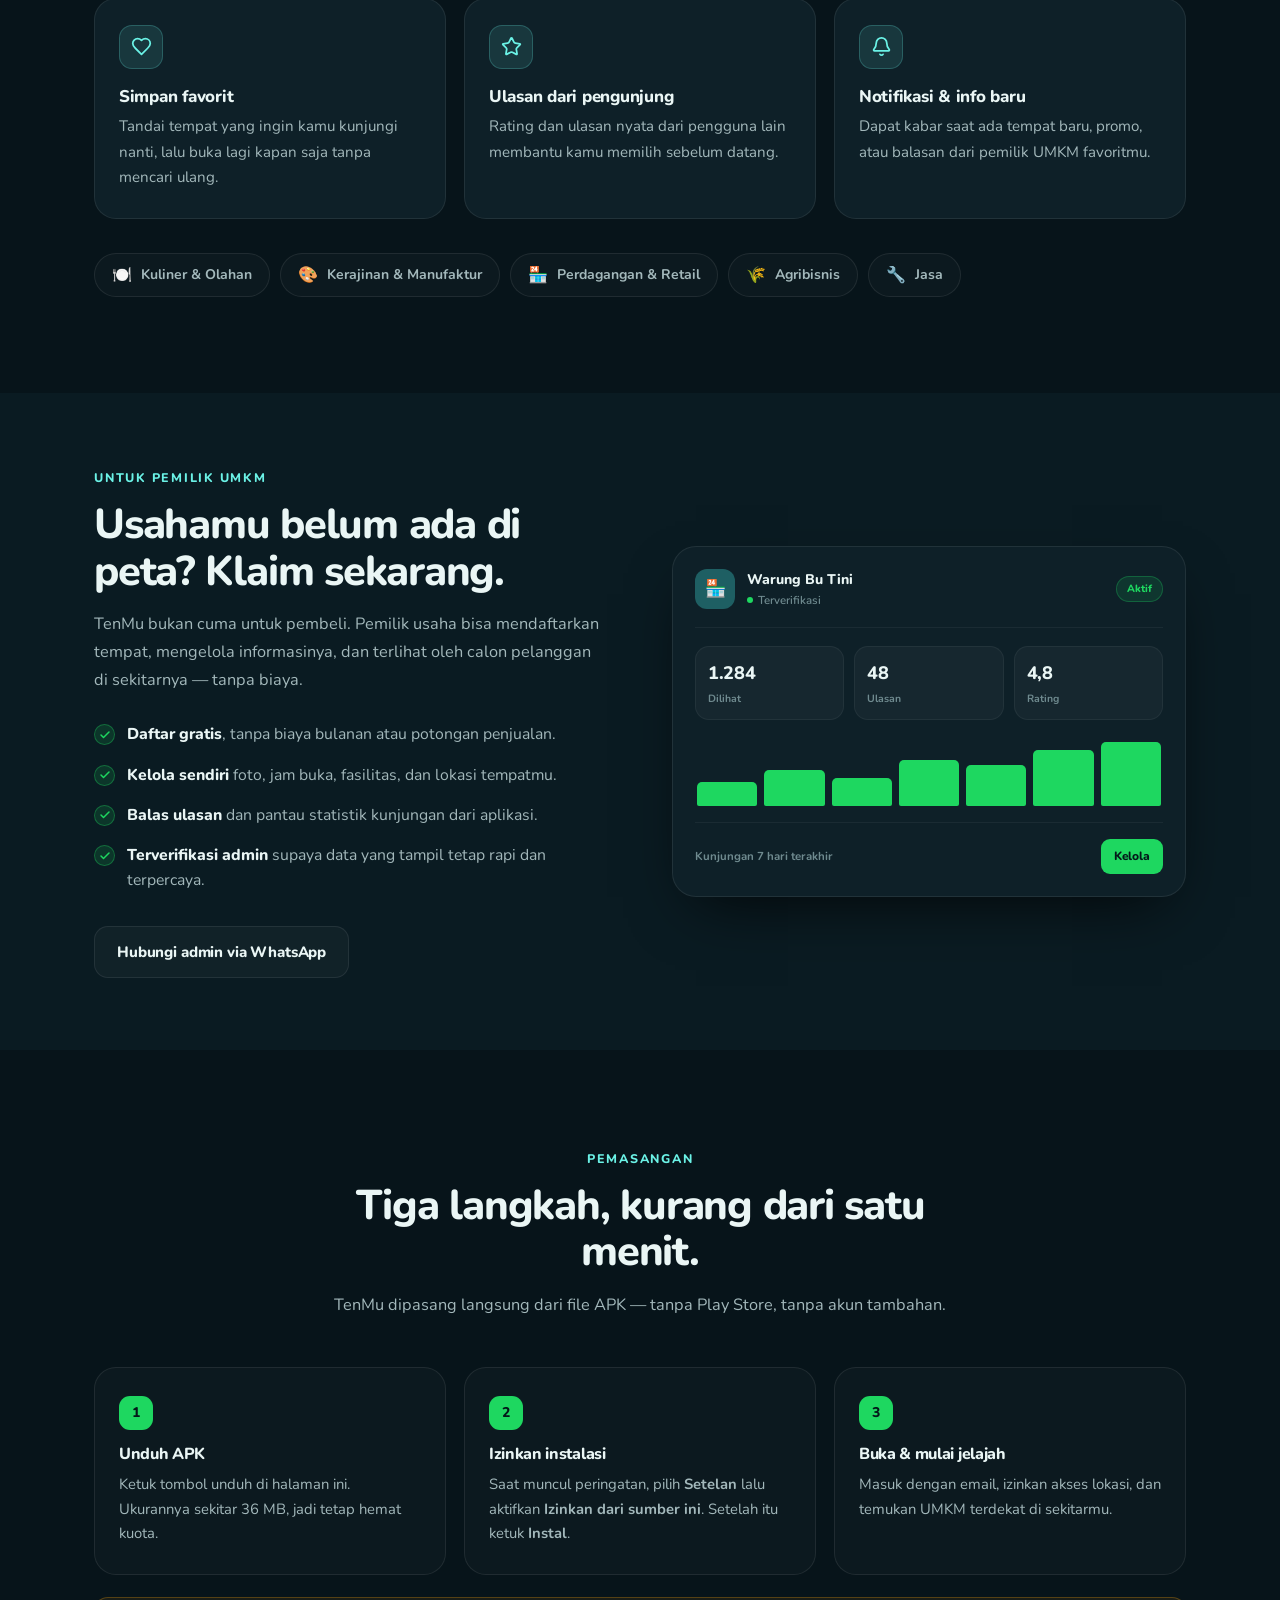
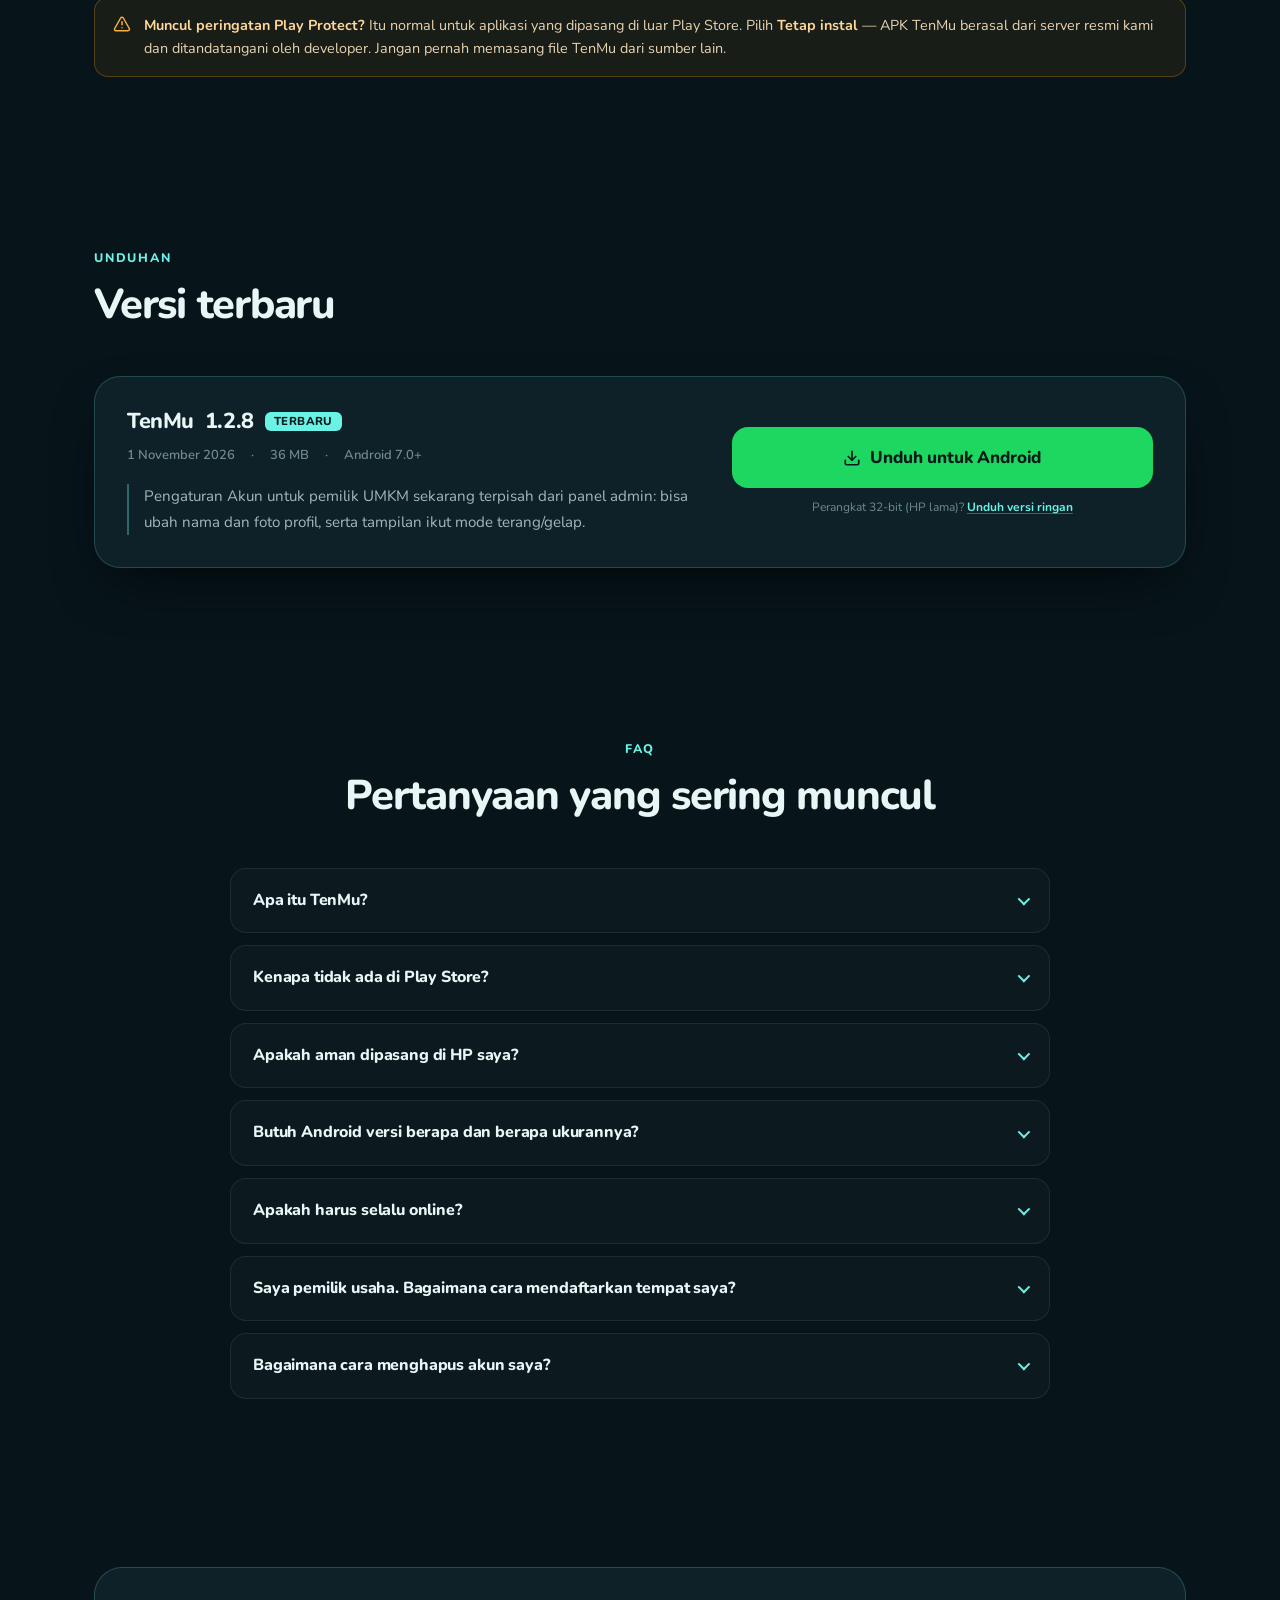
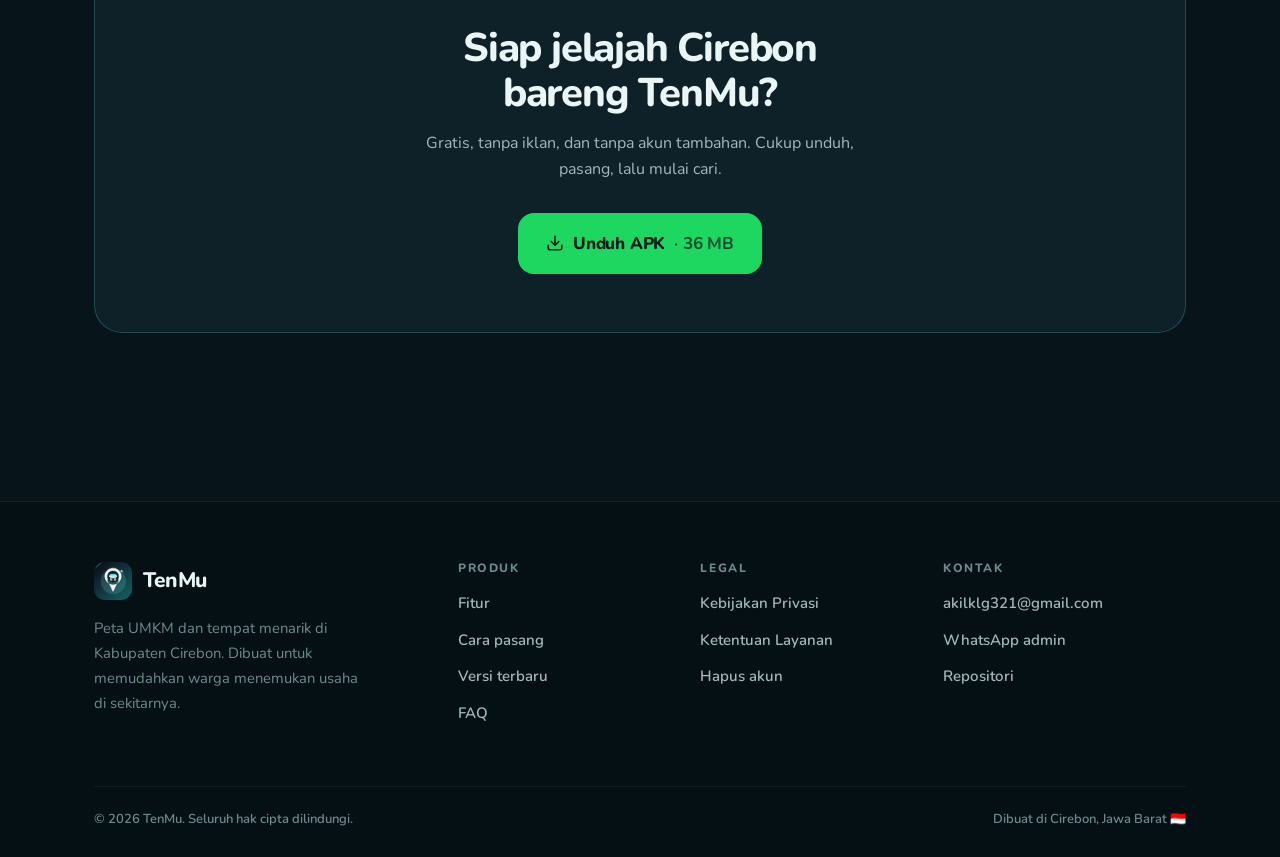
==== commit b4d18e14: "Bayangan HP jadi berwarna hijau-teal lembut (bukan hitam) supaya kebaca di latar gelap" ====
--- a/index.html
+++ b/index.html
@@ -31,7 +31,7 @@
 <link rel="manifest" href="manifest.webmanifest">
 <link rel="preload" href="assets/fonts/nunito-regular.ttf" as="font" type="font/ttf" crossorigin>
 <link rel="preload" href="assets/fonts/nunito-extrabold.ttf" as="font" type="font/ttf" crossorigin>
-<link rel="stylesheet" href="assets/css/style.css?v=3">
+<link rel="stylesheet" href="assets/css/style.css?v=4">
 
 <script type="application/ld+json">
 {
@@ -520,6 +520,6 @@
   </div>
 </footer>
 
-<script src="assets/js/app.js?v=3" defer></script>
+<script src="assets/js/app.js?v=4" defer></script>
 </body>
 </html>
--- a/assets/css/style.css
+++ b/assets/css/style.css
@@ -362,15 +362,14 @@
   width: min(310px, 78vw);
   aspect-ratio: 310 / 640;
   border-radius: 46px;
-  /* Bodi perangkat sedikit lebih terang dari latar supaya siluetnya kebaca. */
-  background: #16262e;
+  background: #0b1a21;
   padding: 9px;
   box-shadow:
-    0 0 0 1px rgba(255, 255, 255, 0.16),
-    0 2px 3px rgba(0, 0, 0, 0.6),
-    0 10px 18px -6px rgba(0, 0, 0, 0.78),
-    0 26px 42px -16px rgba(0, 0, 0, 0.9),
-    0 54px 82px -34px #000,
+    0 0 0 1px rgba(255, 255, 255, 0.12),
+    0 4px 8px rgba(0, 0, 0, 0.55),
+    0 22px 44px -18px rgba(0, 0, 0, 0.8),
+    0 40px 70px -28px rgba(30, 215, 96, 0.2),
+    0 56px 100px -36px rgba(107, 242, 230, 0.12),
     inset 0 0 0 1px rgba(255, 255, 255, 0.05);
   transform: rotate(-2.2deg);
   animation: float 9s ease-in-out infinite;
@@ -384,15 +383,16 @@
   inset: 6% -8% -8%;
   z-index: -1;
   border-radius: 50%;
-  background: #000;
-  filter: blur(46px);
+  background: #1ed760;
+  opacity: 0.13;
+  filter: blur(58px);
   transform: translateY(34px);
   /* Ikut napas animasi HP: saat perangkat naik, bayangan mengecil & memudar. */
   animation: shadowFloat 9s ease-in-out infinite;
 }
 @keyframes shadowFloat {
-  0%, 100% { transform: translateY(34px) scale(1); opacity: 1; }
-  50% { transform: translateY(28px) scale(0.95); opacity: 0.85; }
+  0%, 100% { transform: translateY(34px) scale(1); opacity: 0.13; }
+  50% { transform: translateY(28px) scale(0.95); opacity: 0.1; }
 }
 @keyframes float {
   0%, 100% { transform: rotate(-2.2deg) translateY(0); }
